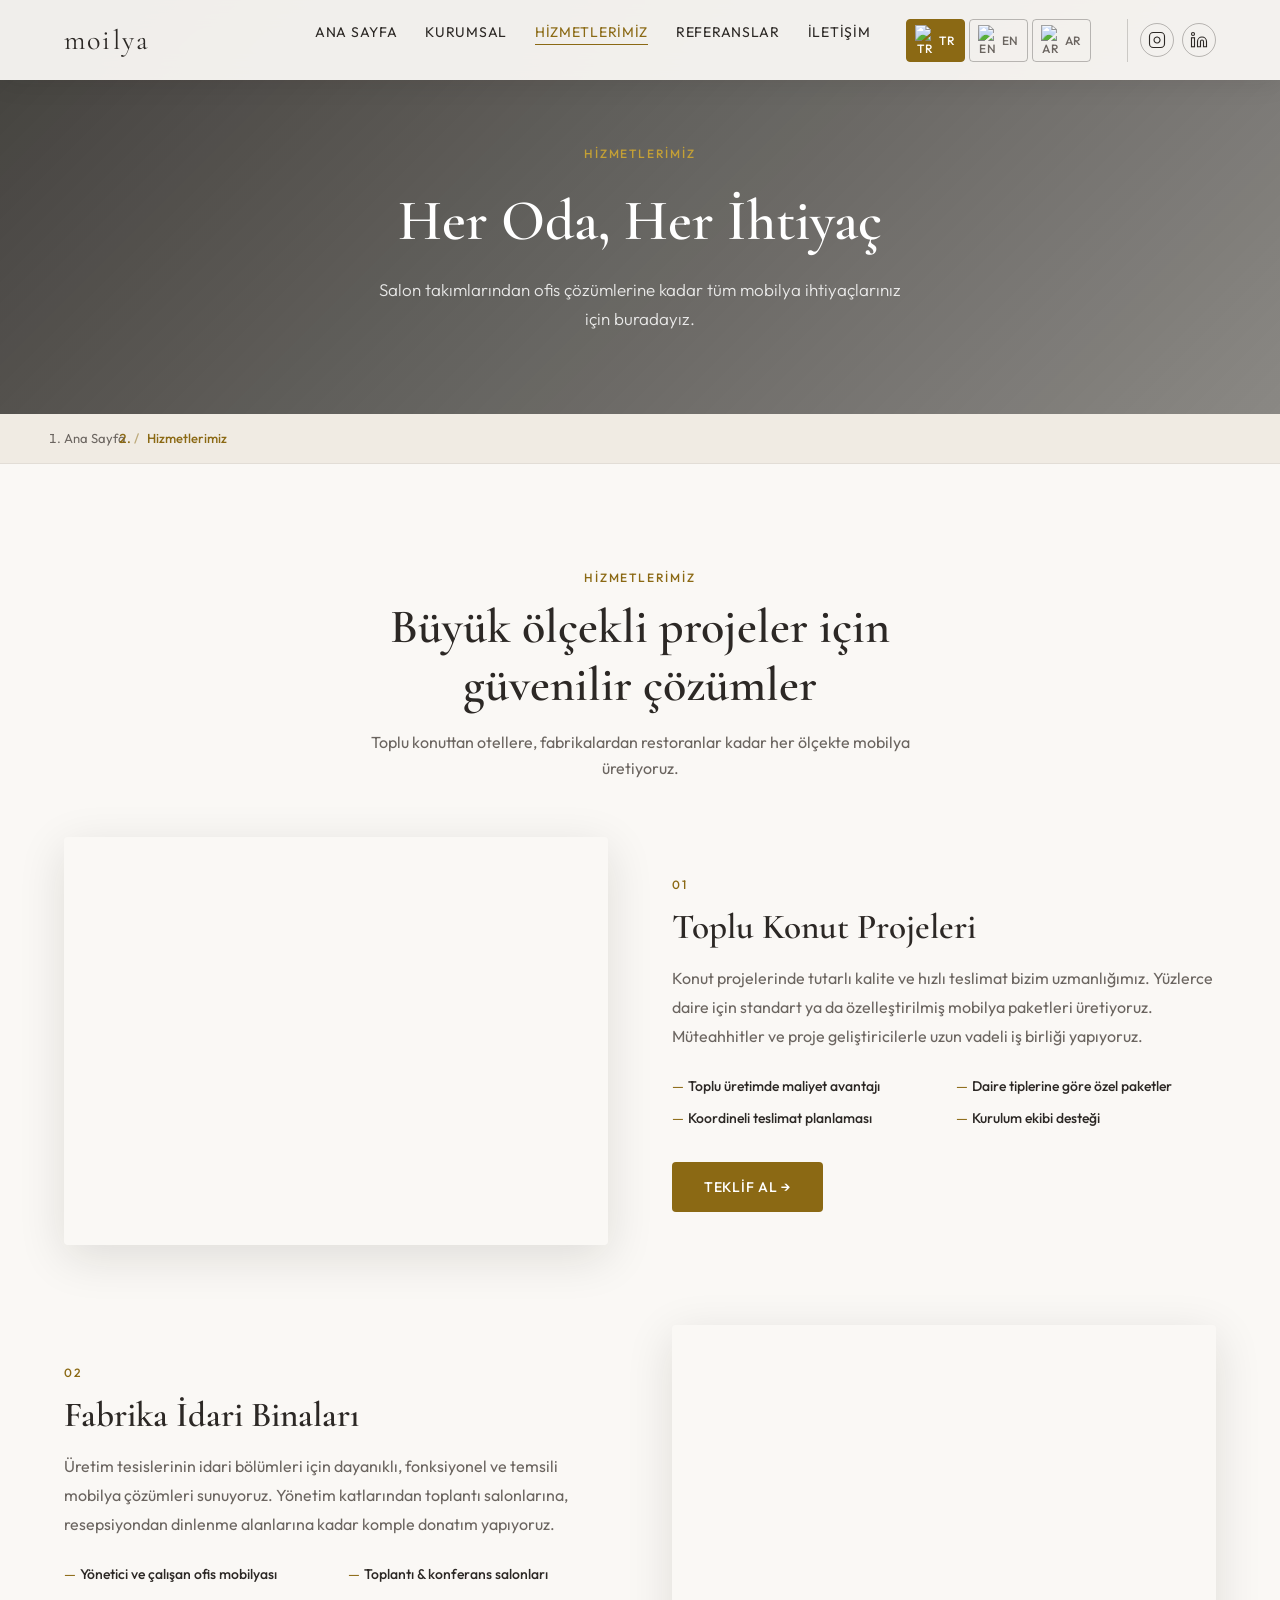
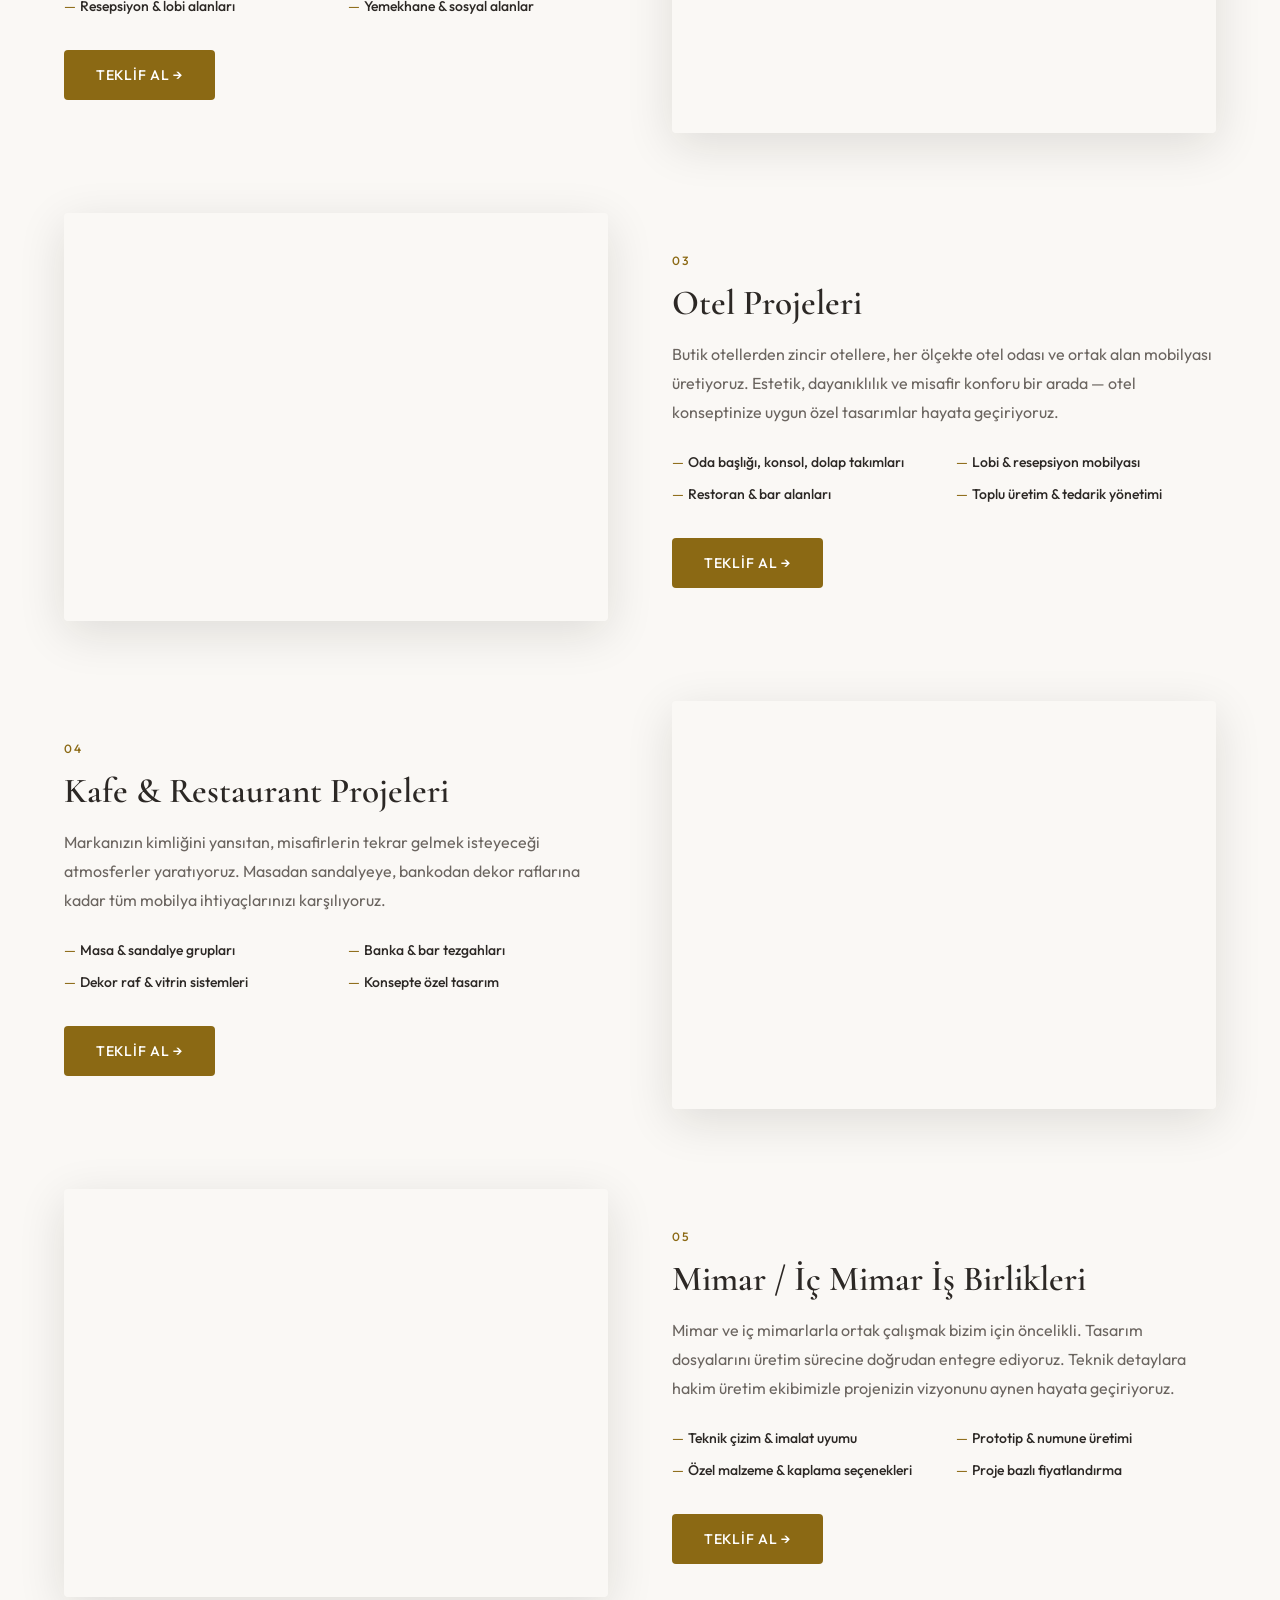
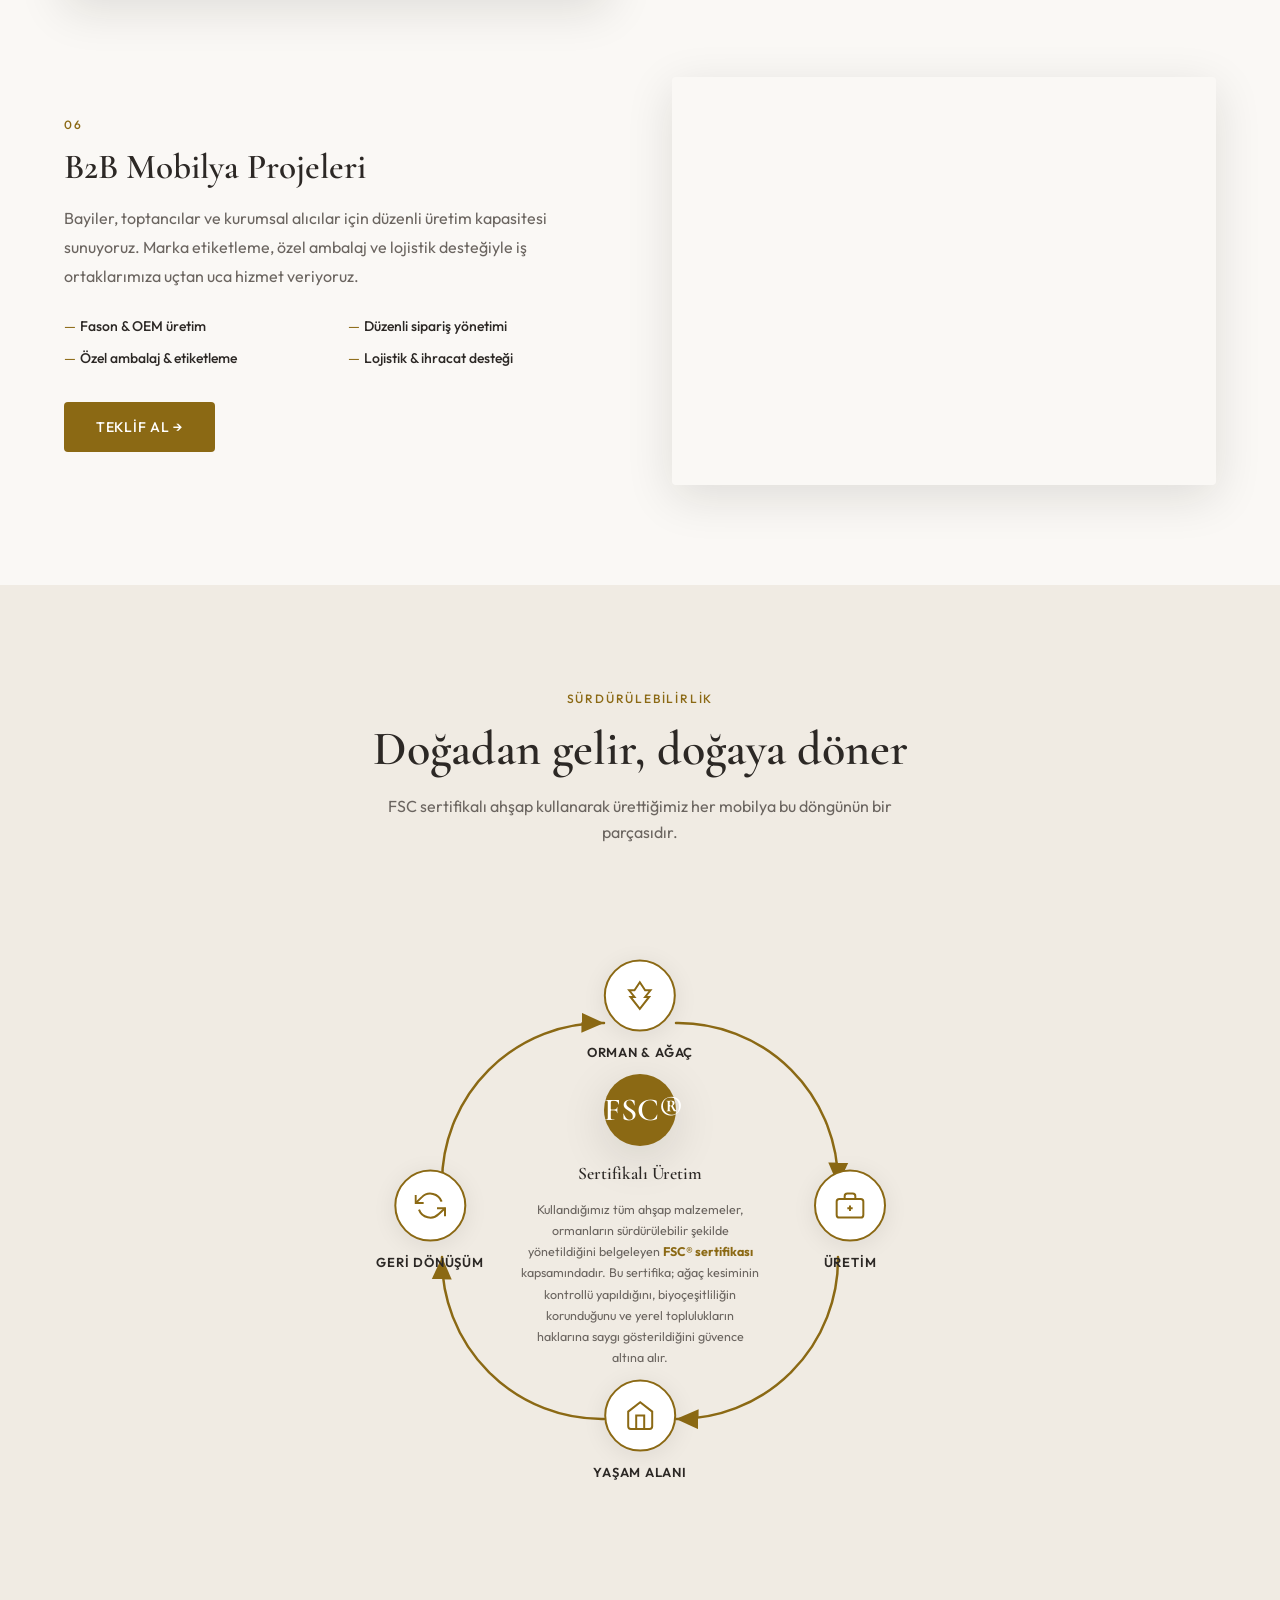
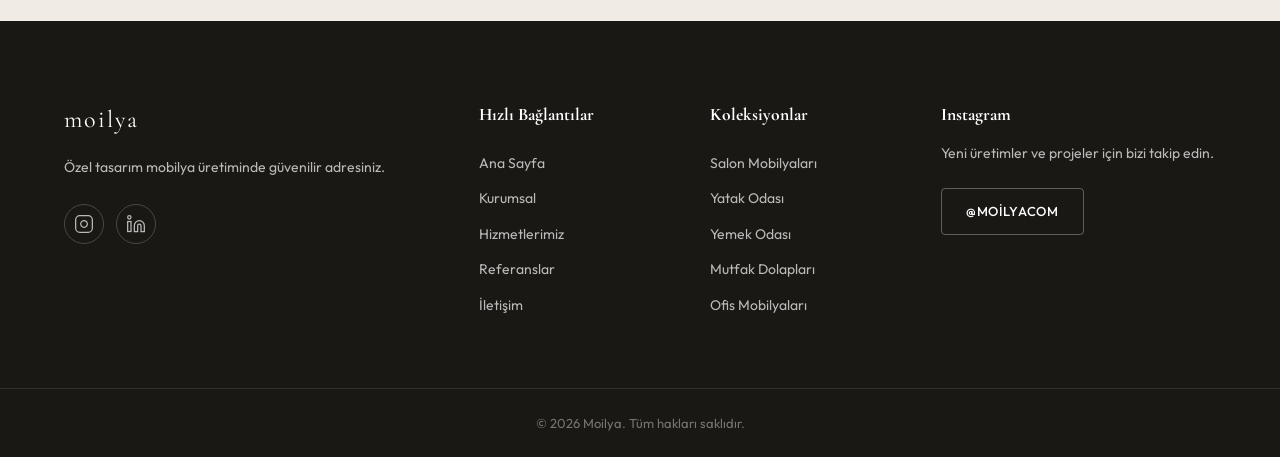
==== hizmetlerimiz.html @ 4c835725 "ilk yükleme" ====
<!DOCTYPE html>
<html lang="tr">
<head>
  <meta charset="UTF-8">
  <meta name="viewport" content="width=device-width, initial-scale=1.0">
  <meta name="description" content="Moilya Hizmetlerimiz - Salon, yatak odası, mutfak, yemek odası ve ofis mobilyaları.">
  <title>Hizmetlerimiz | Moilya</title>
  <link rel="icon" href="assets/logo.png" type="image/png">
  <link rel="preconnect" href="https://fonts.googleapis.com">
  <link rel="preconnect" href="https://fonts.gstatic.com" crossorigin>
  <link href="https://fonts.googleapis.com/css2?family=Cormorant+Garamond:ital,wght@0,400;0,600;1,400&family=Outfit:wght@300;400;500;600&display=swap" rel="stylesheet">
  <link rel="stylesheet" href="styles.css">
</head>
<body>

  <header class="header scrolled" id="header">
    <nav class="nav container">
      <a href="index.html" class="logo">
        <span class="logo-text">moilya</span>
      </a>
      <button class="nav-toggle" id="navToggle" aria-label="Menüyü aç">
        <span></span><span></span><span></span>
      </button>
      <ul class="nav-links" id="navLinks">
        <li><a href="index.html" data-i18n="nav-home">Ana Sayfa</a></li>
        <li><a href="kurumsal.html" data-i18n="nav-corporate">Kurumsal</a></li>
        <li><a href="hizmetlerimiz.html" data-i18n="nav-services" class="nav-active">Hizmetlerimiz</a></li>
        <li><a href="referanslar.html" data-i18n="nav-references">Referanslar</a></li>
        <li><a href="iletisim.html" data-i18n="nav-contact">İletişim</a></li>
        <li class="nav-lang">
          <button class="lang-btn active" id="langTR" onclick="setLang('tr')">
            <img src="https://flagcdn.com/w20/tr.png" alt="TR" width="20"> TR
          </button>
          <button class="lang-btn" id="langEN" onclick="setLang('en')">
            <img src="https://flagcdn.com/w20/us.png" alt="EN" width="20"> EN
          </button>
          <button class="lang-btn" id="langAR" onclick="setLang('ar')">
            <img src="https://flagcdn.com/w20/sa.png" alt="AR" width="20"> AR
          </button>
        </li>
        <li class="nav-social">
          <a href="https://www.instagram.com/moilyacom/" target="_blank" rel="noopener" aria-label="Instagram" class="nav-social-link">
            <svg width="18" height="18" viewBox="0 0 24 24" fill="none" stroke="currentColor" stroke-width="1.5"><rect x="2" y="2" width="20" height="20" rx="5"/><path d="M16 11.37A4 4 0 1112.63 8 4 4 0 0116 11.37z"/><line x1="17.5" y1="6.5" x2="17.51" y2="6.5"/></svg>
          </a>
          <a href="https://www.linkedin.com/company/moilya" target="_blank" rel="noopener" aria-label="LinkedIn" class="nav-social-link">
            <svg width="18" height="18" viewBox="0 0 24 24" fill="none" stroke="currentColor" stroke-width="1.5"><path d="M16 8a6 6 0 016 6v7h-4v-7a2 2 0 00-2-2 2 2 0 00-2 2v7h-4v-7a6 6 0 016-6z"/><rect x="2" y="9" width="4" height="12"/><circle cx="4" cy="4" r="2"/></svg>
          </a>
        </li>
      </ul>
    </nav>
  </header>

  <section class="page-hero">
    <div class="page-hero-bg" style="background-image: linear-gradient(135deg,rgba(26,24,20,.82) 0%,rgba(26,24,20,.5) 100%), url('https://images.unsplash.com/photo-1555041469-a586c61ea9bc?w=1920&q=80');"></div>
    <div class="page-hero-content container">
      <span class="section-tag" data-i18n="nav-services">Hizmetlerimiz</span>
      <h1 data-i18n="svc-hero-title">Her Oda, Her İhtiyaç</h1>
      <p data-i18n="svc-hero-desc">Salon takımlarından ofis çözümlerine kadar tüm mobilya ihtiyaçlarınız için buradayız.</p>
    </div>
  </section>

  <nav class="breadcrumb" aria-label="breadcrumb">
    <div class="container">
      <ol>
        <li><a href="index.html" data-i18n="nav-home">Ana Sayfa</a></li>
        <li data-i18n="nav-services">Hizmetlerimiz</li>
      </ol>
    </div>
  </nav>

  <!-- Services Grid -->
  <section class="section">
    <div class="container">
      <div class="section-header section-header-center">
        <span class="section-tag">Hizmetlerimiz</span>
        <h2 class="section-title">Büyük ölçekli projeler için<br>güvenilir çözümler</h2>
        <p class="section-desc">Toplu konuttan otellere, fabrikalardan restoranlar kadar her ölçekte mobilya üretiyoruz.</p>
      </div>
      <div class="services-list">

        <div class="service-item fade-in">
          <div class="service-img" style="background-image:url('https://images.unsplash.com/photo-1545324418-cc1a3fa10c00?w=900&q=80')"></div>
          <div class="service-body">
            <span class="section-tag">01</span>
            <h3>Toplu Konut Projeleri</h3>
            <p>Konut projelerinde tutarlı kalite ve hızlı teslimat bizim uzmanlığımız. Yüzlerce daire için standart ya da özelleştirilmiş mobilya paketleri üretiyoruz. Müteahhitler ve proje geliştiricilerle uzun vadeli iş birliği yapıyoruz.</p>
            <ul class="service-features">
              <li>Toplu üretimde maliyet avantajı</li>
              <li>Daire tiplerine göre özel paketler</li>
              <li>Koordineli teslimat planlaması</li>
              <li>Kurulum ekibi desteği</li>
            </ul>
            <a href="iletisim.html" class="btn btn-primary">Teklif Al →</a>
          </div>
        </div>

        <div class="service-item service-item-reverse fade-in">
          <div class="service-img" style="background-image:url('https://images.unsplash.com/photo-1497366754035-f200968a6e72?w=900&q=80')"></div>
          <div class="service-body">
            <span class="section-tag">02</span>
            <h3>Fabrika İdari Binaları</h3>
            <p>Üretim tesislerinin idari bölümleri için dayanıklı, fonksiyonel ve temsili mobilya çözümleri sunuyoruz. Yönetim katlarından toplantı salonlarına, resepsiyondan dinlenme alanlarına kadar komple donatım yapıyoruz.</p>
            <ul class="service-features">
              <li>Yönetici ve çalışan ofis mobilyası</li>
              <li>Toplantı &amp; konferans salonları</li>
              <li>Resepsiyon &amp; lobi alanları</li>
              <li>Yemekhane &amp; sosyal alanlar</li>
            </ul>
            <a href="iletisim.html" class="btn btn-primary">Teklif Al →</a>
          </div>
        </div>

        <div class="service-item fade-in">
          <div class="service-img" style="background-image:url('https://images.unsplash.com/photo-1631049307264-da0ec9d70304?w=900&q=80')"></div>
          <div class="service-body">
            <span class="section-tag">03</span>
            <h3>Otel Projeleri</h3>
            <p>Butik otellerden zincir otellere, her ölçekte otel odası ve ortak alan mobilyası üretiyoruz. Estetik, dayanıklılık ve misafir konforu bir arada — otel konseptinize uygun özel tasarımlar hayata geçiriyoruz.</p>
            <ul class="service-features">
              <li>Oda başlığı, konsol, dolap takımları</li>
              <li>Lobi &amp; resepsiyon mobilyası</li>
              <li>Restoran &amp; bar alanları</li>
              <li>Toplu üretim &amp; tedarik yönetimi</li>
            </ul>
            <a href="iletisim.html" class="btn btn-primary">Teklif Al →</a>
          </div>
        </div>

        <div class="service-item service-item-reverse fade-in">
          <div class="service-img" style="background-image:url('https://images.unsplash.com/photo-1554118811-1e0d58224f24?w=900&q=80')"></div>
          <div class="service-body">
            <span class="section-tag">04</span>
            <h3>Kafe &amp; Restaurant Projeleri</h3>
            <p>Markanızın kimliğini yansıtan, misafirlerin tekrar gelmek isteyeceği atmosferler yaratıyoruz. Masadan sandalyeye, bankodan dekor raflarına kadar tüm mobilya ihtiyaçlarınızı karşılıyoruz.</p>
            <ul class="service-features">
              <li>Masa &amp; sandalye grupları</li>
              <li>Banka &amp; bar tezgahları</li>
              <li>Dekor raf &amp; vitrin sistemleri</li>
              <li>Konsepte özel tasarım</li>
            </ul>
            <a href="iletisim.html" class="btn btn-primary">Teklif Al →</a>
          </div>
        </div>

        <div class="service-item fade-in">
          <div class="service-img" style="background-image:url('https://images.unsplash.com/photo-1524758631624-e2822e304c36?w=900&q=80')"></div>
          <div class="service-body">
            <span class="section-tag">05</span>
            <h3>Mimar / İç Mimar İş Birlikleri</h3>
            <p>Mimar ve iç mimarlarla ortak çalışmak bizim için öncelikli. Tasarım dosyalarını üretim sürecine doğrudan entegre ediyoruz. Teknik detaylara hakim üretim ekibimizle projenizin vizyonunu aynen hayata geçiriyoruz.</p>
            <ul class="service-features">
              <li>Teknik çizim &amp; imalat uyumu</li>
              <li>Prototip &amp; numune üretimi</li>
              <li>Özel malzeme &amp; kaplama seçenekleri</li>
              <li>Proje bazlı fiyatlandırma</li>
            </ul>
            <a href="iletisim.html" class="btn btn-primary">Teklif Al →</a>
          </div>
        </div>

        <div class="service-item service-item-reverse fade-in">
          <div class="service-img" style="background-image:url('https://images.unsplash.com/photo-1553062407-98eeb64c6a62?w=900&q=80')"></div>
          <div class="service-body">
            <span class="section-tag">06</span>
            <h3>B2B Mobilya Projeleri</h3>
            <p>Bayiler, toptancılar ve kurumsal alıcılar için düzenli üretim kapasitesi sunuyoruz. Marka etiketleme, özel ambalaj ve lojistik desteğiyle iş ortaklarımıza uçtan uca hizmet veriyoruz.</p>
            <ul class="service-features">
              <li>Fason &amp; OEM üretim</li>
              <li>Düzenli sipariş yönetimi</li>
              <li>Özel ambalaj &amp; etiketleme</li>
              <li>Lojistik &amp; ihracat desteği</li>
            </ul>
            <a href="iletisim.html" class="btn btn-primary">Teklif Al →</a>
          </div>
        </div>

      </div>
    </div>
  </section>

  <!-- FSC Cycle -->
  <section class="section fsc-section">
    <div class="container">
      <div class="section-header section-header-center">
        <span class="section-tag">Sürdürülebilirlik</span>
        <h2 class="section-title">Doğadan gelir, doğaya döner</h2>
        <p class="section-desc">FSC sertifikalı ahşap kullanarak ürettiğimiz her mobilya bu döngünün bir parçasıdır.</p>
      </div>

      <div class="fsc-cycle-wrapper">
        <!-- Döngü -->
        <div class="fsc-cycle">
          <!-- Daire yaylar -->
          <svg class="fsc-ring" viewBox="0 0 560 560" fill="none" xmlns="http://www.w3.org/2000/svg">
            <defs>
              <marker id="arrow" markerWidth="10" markerHeight="10" refX="9" refY="5" orient="auto">
                <path d="M0,1 L9,5 L0,9 Z" fill="#8b6914"/>
              </marker>
            </defs>
            <!-- R=160, merkez=280,280. İkon merkezleri: Üst(280,70) Sağ(490,280) Alt(280,490) Sol(70,280) -->
            <!-- İkon yarıçapı=36. Oklar ikonun dışından çıkıp diğerinin dışına girer. -->
            <!-- Üst→Sağ: 280,70'den başla (sağ kenar: +36) → 490,280 (üst kenar: -36) -->
            <path d="M 316,82 A 160 160 0 0 1 478,244" stroke="#8b6914" stroke-width="2.5" fill="none" stroke-linecap="round" marker-end="url(#arrow)"/>
            <!-- Sağ→Alt: 490,280 (alt kenar: +36) → 280,490 (sağ kenar: +36) -->
            <path d="M 478,316 A 160 160 0 0 1 316,478" stroke="#8b6914" stroke-width="2.5" fill="none" stroke-linecap="round" marker-end="url(#arrow)"/>
            <!-- Alt→Sol: 280,490 (sol kenar: -36) → 70,280 (alt kenar: +36) -->
            <path d="M 244,478 A 160 160 0 0 1 82,316" stroke="#8b6914" stroke-width="2.5" fill="none" stroke-linecap="round" marker-end="url(#arrow)"/>
            <!-- Sol→Üst: 70,280 (üst kenar: -36) → 280,70 (sol kenar: -36) -->
            <path d="M 82,244 A 160 160 0 0 1 244,82" stroke="#8b6914" stroke-width="2.5" fill="none" stroke-linecap="round" marker-end="url(#arrow)"/>
          </svg>

          <!-- 4 düğüm -->
          <!-- Üst: Orman -->
          <div class="fsc-node fsc-node-top">
            <div class="fsc-icon">
              <svg width="32" height="32" viewBox="0 0 24 24" fill="none" stroke="currentColor" stroke-width="1.5">
                <path d="M12 2L8 8H4l4 5H5l7 9 7-9h-3l4-5h-4L12 2z"/>
              </svg>
            </div>
            <span class="fsc-label">Orman &amp; Ağaç</span>
          </div>

          <!-- Sağ: Üretim -->
          <div class="fsc-node fsc-node-right">
            <div class="fsc-icon">
              <svg width="32" height="32" viewBox="0 0 24 24" fill="none" stroke="currentColor" stroke-width="1.5">
                <rect x="2" y="7" width="20" height="14" rx="2"/>
                <path d="M16 7V5a2 2 0 00-2-2h-4a2 2 0 00-2 2v2"/>
                <line x1="12" y1="12" x2="12" y2="16"/>
                <line x1="10" y1="14" x2="14" y2="14"/>
              </svg>
            </div>
            <span class="fsc-label">Üretim</span>
          </div>

          <!-- Alt: Ev / Kullanım -->
          <div class="fsc-node fsc-node-bottom">
            <div class="fsc-icon">
              <svg width="32" height="32" viewBox="0 0 24 24" fill="none" stroke="currentColor" stroke-width="1.5">
                <path d="M3 9l9-7 9 7v11a2 2 0 01-2 2H5a2 2 0 01-2-2z"/>
                <polyline points="9 22 9 12 15 12 15 22"/>
              </svg>
            </div>
            <span class="fsc-label">Yaşam Alanı</span>
          </div>

          <!-- Sol: Geri Dönüşüm -->
          <div class="fsc-node fsc-node-left">
            <div class="fsc-icon">
              <svg width="32" height="32" viewBox="0 0 24 24" fill="none" stroke="currentColor" stroke-width="1.5">
                <polyline points="1 4 1 10 7 10"/>
                <polyline points="23 20 23 14 17 14"/>
                <path d="M20.49 9A9 9 0 005.64 5.64L1 10M23 14l-4.64 4.36A9 9 0 013.51 15"/>
              </svg>
            </div>
            <span class="fsc-label">Geri Dönüşüm</span>
          </div>

          <!-- Merkez FSC -->
          <div class="fsc-center">
            <div class="fsc-badge">FSC®</div>
            <p class="fsc-cert-title">Sertifikalı Üretim</p>
            <p class="fsc-cert-text">Kullandığımız tüm ahşap malzemeler, ormanların sürdürülebilir şekilde yönetildiğini belgeleyen <strong>FSC® sertifikası</strong> kapsamındadır. Bu sertifika; ağaç kesiminin kontrollü yapıldığını, biyoçeşitliliğin korunduğunu ve yerel toplulukların haklarına saygı gösterildiğini güvence altına alır.</p>
          </div>
        </div>
      </div>
    </div>
  </section>

  <footer class="footer">
    <div class="container footer-grid">
      <div class="footer-brand">
        <a href="index.html" class="logo"><span class="logo-text">moilya</span></a>
        <p data-i18n="footer-desc">Özel tasarım mobilya üretiminde güvenilir adresiniz.</p>
        <div class="social-links">
          <a href="https://www.instagram.com/moilyacom/" target="_blank" rel="noopener" aria-label="Instagram">
            <svg width="20" height="20" viewBox="0 0 24 24" fill="none" stroke="currentColor" stroke-width="1.5"><rect x="2" y="2" width="20" height="20" rx="5"/><path d="M16 11.37A4 4 0 1112.63 8 4 4 0 0116 11.37z"/><line x1="17.5" y1="6.5" x2="17.51" y2="6.5"/></svg>
          </a>
          <a href="https://www.linkedin.com/company/moilya" target="_blank" rel="noopener" aria-label="LinkedIn">
            <svg width="20" height="20" viewBox="0 0 24 24" fill="none" stroke="currentColor" stroke-width="1.5"><path d="M16 8a6 6 0 016 6v7h-4v-7a2 2 0 00-2-2 2 2 0 00-2 2v7h-4v-7a6 6 0 016-6z"/><rect x="2" y="9" width="4" height="12"/><circle cx="4" cy="4" r="2"/></svg>
          </a>
        </div>
      </div>
      <div class="footer-links">
        <h4 data-i18n="footer-links-title">Hızlı Bağlantılar</h4>
        <ul>
          <li><a href="index.html" data-i18n="nav-home">Ana Sayfa</a></li>
          <li><a href="kurumsal.html" data-i18n="nav-corporate">Kurumsal</a></li>
          <li><a href="hizmetlerimiz.html" data-i18n="nav-services">Hizmetlerimiz</a></li>
          <li><a href="referanslar.html" data-i18n="nav-references">Referanslar</a></li>
          <li><a href="iletisim.html" data-i18n="nav-contact">İletişim</a></li>
        </ul>
      </div>
      <div class="footer-links">
        <h4 data-i18n="footer-col-title">Koleksiyonlar</h4>
        <ul>
          <li><a href="#" data-i18n="col-salon-t">Salon Mobilyaları</a></li>
          <li><a href="#" data-i18n="col-yatak-t">Yatak Odası</a></li>
          <li><a href="#" data-i18n="col-yemek-t">Yemek Odası</a></li>
          <li><a href="#" data-i18n="col-mutfak-t">Mutfak Dolapları</a></li>
          <li><a href="#" data-i18n="col-ofis-t">Ofis Mobilyaları</a></li>
        </ul>
      </div>
      <div class="footer-newsletter">
        <h4 data-i18n="footer-ig-title">Instagram</h4>
        <p data-i18n="footer-ig-p">Yeni üretimler ve projeler için bizi takip edin.</p>
        <a href="https://www.instagram.com/moilyacom/" target="_blank" rel="noopener" class="btn btn-outline btn-instagram-footer">@moilyacom</a>
      </div>
    </div>
    <div class="footer-bottom">
      <div class="container">
        <p data-i18n="footer-copy">&copy; 2026 Moilya. Tüm hakları saklıdır.</p>
      </div>
    </div>
  </footer>

  <script src="script.js"></script>
  <script>
    document.getElementById('header').classList.add('scrolled');
    const toggle = document.getElementById('navToggle');
    const links = document.getElementById('navLinks');
    toggle.addEventListener('click', () => links.classList.toggle('open'));
    links.querySelectorAll('a').forEach(a => a.addEventListener('click', () => links.classList.remove('open')));
    document.querySelectorAll('.fade-in').forEach(el => {
      new IntersectionObserver(([e]) => { if(e.isIntersecting) el.classList.add('visible'); }, {threshold:0.15}).observe(el);
    });
  </script>
</body>
</html>
---- styles.css ----
/* ===== Variables ===== */
:root {
  --color-bg: #faf8f5;
  --color-bg-dark: #1a1814;
  --color-text: #2c2825;
  --color-text-light: #6b6560;
  --color-accent: #8b6914;
  --color-accent-light: #c4a035;
  --color-cream: #f0ebe3;
  --color-white: #ffffff;
  --font-display: 'Cormorant Garamond', Georgia, serif;
  --font-body: 'Outfit', -apple-system, sans-serif;
  --transition: 0.3s cubic-bezier(0.4, 0, 0.2, 1);
  --shadow: 0 4px 24px rgba(26, 24, 20, 0.08);
  --shadow-lg: 0 12px 48px rgba(26, 24, 20, 0.12);
  --radius: 4px;
  --header-height: 80px;
}

/* ===== Reset ===== */
*, *::before, *::after {
  box-sizing: border-box;
  margin: 0;
  padding: 0;
}

html {
  scroll-behavior: smooth;
  scroll-padding-top: var(--header-height);
}

body {
  font-family: var(--font-body);
  font-size: 16px;
  line-height: 1.6;
  color: var(--color-text);
  background: var(--color-bg);
  overflow-x: hidden;
}

img {
  max-width: 100%;
  display: block;
}

a {
  color: inherit;
  text-decoration: none;
}

ul {
  list-style: none;
}

button, input, select, textarea {
  font-family: inherit;
  font-size: inherit;
}

.container {
  width: 100%;
  max-width: 1200px;
  margin: 0 auto;
  padding: 0 24px;
}

.section {
  padding: 100px 0;
}

.section-tag {
  display: inline-block;
  font-size: 12px;
  font-weight: 500;
  letter-spacing: 0.15em;
  text-transform: uppercase;
  color: var(--color-accent);
  margin-bottom: 12px;
}

.section-title {
  font-family: var(--font-display);
  font-size: clamp(2rem, 4vw, 3rem);
  font-weight: 600;
  line-height: 1.2;
  color: var(--color-text);
  margin-bottom: 16px;
}

.section-desc {
  color: var(--color-text-light);
  max-width: 540px;
}

.section-header {
  margin-bottom: 56px;
}

.section-header-center {
  text-align: center;
}

.section-header-center .section-desc {
  margin: 0 auto;
}

/* ===== Buttons ===== */
.btn {
  display: inline-flex;
  align-items: center;
  justify-content: center;
  padding: 14px 32px;
  font-size: 14px;
  font-weight: 500;
  letter-spacing: 0.05em;
  text-transform: uppercase;
  border: none;
  border-radius: var(--radius);
  cursor: pointer;
  transition: var(--transition);
}

.btn-primary {
  background: var(--color-accent);
  color: var(--color-white);
}

.btn-primary:hover {
  background: var(--color-accent-light);
  transform: translateY(-2px);
  box-shadow: var(--shadow);
}

.btn-outline {
  background: transparent;
  color: var(--color-white);
  border: 1px solid rgba(255, 255, 255, 0.5);
}

.btn-outline:hover {
  background: var(--color-white);
  color: var(--color-text);
  border-color: var(--color-white);
}

.btn-full {
  width: 100%;
}

/* ===== Header ===== */
.header {
  position: fixed;
  top: 0;
  left: 0;
  right: 0;
  z-index: 1000;
  height: var(--header-height);
  transition: var(--transition);
}

.header.scrolled {
  background: rgba(250, 248, 245, 0.95);
  backdrop-filter: blur(12px);
  box-shadow: var(--shadow);
}

.header.scrolled .logo,
.header.scrolled .nav-links a {
  color: var(--color-text);
}

.header.scrolled .nav-toggle span {
  background: var(--color-text);
}

.nav {
  display: flex;
  align-items: center;
  justify-content: space-between;
  height: 100%;
}

.logo {
  display: flex;
  align-items: center;
  transition: var(--transition);
}

.logo-img {
  display: none;
}

.logo-text {
  font-family: var(--font-display);
  font-size: 28px;
  font-weight: 400;
  letter-spacing: 0.08em;
  color: var(--color-white);
  transition: var(--transition);
}

.header.scrolled .logo-text {
  color: var(--color-text);
}

.footer .logo-text {
  color: var(--color-white);
  font-size: 24px;
}

.nav-links {
  display: flex;
  gap: 28px;
}

.nav-links a {
  font-size: 14px;
  font-weight: 400;
  letter-spacing: 0.05em;
  text-transform: uppercase;
  color: rgba(255, 255, 255, 0.9);
  transition: var(--transition);
  position: relative;
}

.nav-links a::after {
  content: '';
  position: absolute;
  bottom: -4px;
  left: 0;
  width: 0;
  height: 1px;
  background: var(--color-accent-light);
  transition: var(--transition);
}

.nav-links a:hover::after {
  width: 100%;
}

.nav-toggle {
  display: none;
  flex-direction: column;
  gap: 6px;
  background: none;
  border: none;
  cursor: pointer;
  padding: 4px;
}

.nav-toggle span {
  display: block;
  width: 24px;
  height: 2px;
  background: var(--color-white);
  transition: var(--transition);
}

/* ===== Hero ===== */
.hero {
  position: relative;
  min-height: 100vh;
  display: flex;
  align-items: center;
  justify-content: center;
}

.hero-bg {
  position: absolute;
  inset: 0;
  background:
    linear-gradient(135deg, rgba(26,24,20,0.65) 0%, rgba(26,24,20,0.35) 100%),
    url('https://images.unsplash.com/photo-1448375240586-882707db888b?w=1920&q=80') center/cover no-repeat;
}

.hero-overlay {
  position: absolute;
  inset: 0;
  background: linear-gradient(to top, rgba(26, 24, 20, 0.6) 0%, transparent 50%);
}

.hero-content {
  position: relative;
  z-index: 2;
  text-align: center;
  color: var(--color-white);
  padding: 120px 24px 80px;
}

.hero-tag {
  font-size: 13px;
  font-weight: 500;
  letter-spacing: 0.2em;
  text-transform: uppercase;
  color: var(--color-accent-light);
  margin-bottom: 20px;
}

.hero-title {
  font-family: var(--font-display);
  font-size: clamp(2.5rem, 6vw, 4.5rem);
  font-weight: 600;
  line-height: 1.15;
  margin-bottom: 24px;
}

.hero-title em {
  font-style: italic;
  color: var(--color-accent-light);
}

.hero-desc {
  font-size: 18px;
  font-weight: 300;
  max-width: 560px;
  margin: 0 auto 40px;
  opacity: 0.9;
  line-height: 1.7;
}

.hero-actions {
  display: flex;
  gap: 16px;
  justify-content: center;
  flex-wrap: wrap;
}

.hero-scroll {
  position: absolute;
  bottom: 40px;
  left: 50%;
  transform: translateX(-50%);
  display: flex;
  flex-direction: column;
  align-items: center;
  gap: 12px;
  color: rgba(255, 255, 255, 0.6);
  font-size: 11px;
  letter-spacing: 0.15em;
  text-transform: uppercase;
}

.scroll-line {
  width: 1px;
  height: 48px;
  background: linear-gradient(to bottom, rgba(255,255,255,0.6), transparent);
  animation: scrollPulse 2s ease-in-out infinite;
}

@keyframes scrollPulse {
  0%, 100% { opacity: 0.3; transform: scaleY(0.8); }
  50% { opacity: 1; transform: scaleY(1); }
}

/* ===== Stats ===== */
.stats {
  background: var(--color-bg-dark);
  padding: 60px 0;
}

.stats-grid {
  display: grid;
  grid-template-columns: repeat(4, 1fr);
  gap: 32px;
  text-align: center;
}

.stat-number {
  display: block;
  font-family: var(--font-display);
  font-size: 3rem;
  font-weight: 600;
  color: var(--color-accent-light);
  line-height: 1;
  margin-bottom: 8px;
}

.stat-number::after {
  content: '+';
  font-size: 1.5rem;
  margin-left: 2px;
}

.stat-no-plus .stat-number::after {
  content: '';
}

.stat-label {
  font-size: 13px;
  letter-spacing: 0.1em;
  text-transform: uppercase;
  color: rgba(255, 255, 255, 0.6);
}

/* ===== About ===== */
.about-grid {
  display: grid;
  grid-template-columns: 1fr 1fr;
  gap: 80px;
  align-items: center;
}

.about-images {
  position: relative;
  height: 520px;
}

.about-img {
  position: absolute;
  border-radius: var(--radius);
  background-size: cover;
  background-position: center;
  box-shadow: var(--shadow-lg);
}

.about-img-1 {
  top: 0;
  left: 0;
  width: 70%;
  height: 75%;
  background-image: url('https://images.unsplash.com/photo-1555041469-a586c61ea9bc?w=800&q=80');
  z-index: 2;
}

.about-img-2 {
  bottom: 0;
  right: 0;
  width: 55%;
  height: 50%;
  background-image: url('https://images.unsplash.com/photo-1618221195710-dd6b41faaea6?w=600&q=80');
  z-index: 1;
}

.about-text {
  color: var(--color-text-light);
  margin-bottom: 16px;
  line-height: 1.8;
}

.about-features {
  margin-top: 32px;
  display: grid;
  grid-template-columns: 1fr 1fr;
  gap: 16px;
}

.about-features li {
  display: flex;
  align-items: center;
  gap: 10px;
  font-size: 14px;
  font-weight: 500;
}

.about-features svg {
  color: var(--color-accent);
  flex-shrink: 0;
}

/* ===== Collections ===== */
.collections {
  background: var(--color-cream);
}

.collections-grid {
  display: grid;
  grid-template-columns: repeat(3, 1fr);
  grid-template-rows: repeat(2, 280px);
  gap: 20px;
}

.collection-card {
  position: relative;
  border-radius: var(--radius);
  overflow: hidden;
  cursor: pointer;
}

.collection-card-large {
  grid-row: span 2;
}

.collection-img {
  position: absolute;
  inset: 0;
  background-size: cover;
  background-position: center;
  transition: transform 0.6s ease;
}

.collection-card:hover .collection-img {
  transform: scale(1.08);
}

.collection-salon { background-image: url('https://images.unsplash.com/photo-1615873968403-89dffe614e67?w=800&q=80'); }
.collection-yatak { background-image: url('https://images.unsplash.com/photo-1616594039964-ae9021a400a0?w=600&q=80'); }
.collection-yemek { background-image: url('https://images.unsplash.com/photo-1617806118773-123567a134a2?w=600&q=80'); }
.collection-mutfak { background-image: url('https://images.unsplash.com/photo-1556912173-46c336c7fd55?w=600&q=80'); }
.collection-ofis { background-image: url('https://images.unsplash.com/photo-1497366216548-37526070297c?w=600&q=80'); }

.collection-overlay {
  position: absolute;
  inset: 0;
  background: linear-gradient(to top, rgba(26, 24, 20, 0.85) 0%, rgba(26, 24, 20, 0.2) 50%, transparent 100%);
  display: flex;
  flex-direction: column;
  justify-content: flex-end;
  padding: 28px;
  color: var(--color-white);
  transition: var(--transition);
}

.collection-overlay h3 {
  font-family: var(--font-display);
  font-size: 1.5rem;
  font-weight: 600;
  margin-bottom: 6px;
}

.collection-overlay p {
  font-size: 13px;
  opacity: 0.8;
  margin-bottom: 12px;
}

.collection-link {
  font-size: 13px;
  font-weight: 500;
  letter-spacing: 0.05em;
  opacity: 0;
  transform: translateY(8px);
  transition: var(--transition);
}

.collection-card:hover .collection-link {
  opacity: 1;
  transform: translateY(0);
}

/* ===== Process ===== */
.process-steps {
  display: grid;
  grid-template-columns: repeat(4, 1fr);
  gap: 32px;
}

.process-number {
  font-family: var(--font-display);
  font-size: 3rem;
  font-weight: 600;
  color: var(--color-cream);
  -webkit-text-stroke: 1px var(--color-accent);
  margin-bottom: 20px;
  line-height: 1;
}

.process-step h3 {
  font-family: var(--font-display);
  font-size: 1.25rem;
  font-weight: 600;
  margin-bottom: 12px;
}

.process-step p {
  font-size: 14px;
  color: var(--color-text-light);
  line-height: 1.7;
}

/* ===== Gallery ===== */
.gallery-grid {
  display: grid;
  grid-template-columns: repeat(4, 1fr);
  grid-template-rows: repeat(2, 220px);
  gap: 12px;
}

.gallery-item {
  border-radius: var(--radius);
  background-size: cover;
  background-position: center;
  transition: var(--transition);
  cursor: pointer;
}

.gallery-item:hover {
  transform: scale(1.02);
  box-shadow: var(--shadow-lg);
}

.gallery-item-1 {
  grid-column: span 2;
  grid-row: span 2;
  background-image: url('https://images.unsplash.com/photo-1555041469-a586c61ea9bc?w=800&q=80');
}

.gallery-item-2 { background-image: url('https://images.unsplash.com/photo-1600566753190-17f0baa2a6c3?w=400&q=80'); }
.gallery-item-3 { background-image: url('https://images.unsplash.com/photo-1600585154340-be6161a56a0c?w=400&q=80'); }
.gallery-item-4 { background-image: url('https://images.unsplash.com/photo-1600607687939-ce8a6c25118c?w=400&q=80'); }
.gallery-item-5 { background-image: url('https://images.unsplash.com/photo-1600573472550-8090bfc73604?w=400&q=80'); }
.gallery-item-6 { background-image: url('https://images.unsplash.com/photo-1600047509807-ba8f64d4f421?w=400&q=80'); }

/* ===== Instagram ===== */
.instagram {
  background: var(--color-cream);
}

.instagram-grid {
  display: grid;
  grid-template-columns: repeat(3, 1fr);
  gap: 12px;
  margin-bottom: 40px;
}

.instagram-item {
  position: relative;
  aspect-ratio: 1;
  overflow: hidden;
  border-radius: var(--radius);
}

.instagram-item img {
  width: 100%;
  height: 100%;
  object-fit: cover;
  transition: transform 0.5s ease;
}

.instagram-item:hover img {
  transform: scale(1.08);
}

.instagram-placeholder {
  background: linear-gradient(135deg, #e8dfd3 0%, #d4c9b8 100%);
  display: flex;
  align-items: center;
  justify-content: center;
}

.instagram-placeholder-inner {
  display: flex;
  flex-direction: column;
  align-items: center;
  gap: 12px;
  color: var(--color-text-light);
  font-size: 13px;
  font-weight: 500;
  letter-spacing: 0.05em;
  text-transform: uppercase;
  transition: var(--transition);
}

.instagram-placeholder:hover .instagram-placeholder-inner {
  color: var(--color-accent);
}

.instagram-overlay {
  position: absolute;
  inset: 0;
  background: rgba(26, 24, 20, 0.45);
  display: flex;
  align-items: center;
  justify-content: center;
  color: var(--color-white);
  opacity: 0;
  transition: var(--transition);
}

.instagram-item:hover .instagram-overlay {
  opacity: 1;
}

.instagram-cta {
  text-align: center;
}

.instagram-cta .btn {
  gap: 10px;
}

/* ===== Features Bar ===== */
.features-bar {
  background: var(--color-white);
  border-top: 1px solid var(--color-cream);
  border-bottom: 1px solid var(--color-cream);
  padding: 40px 0;
}

.features-grid {
  display: grid;
  grid-template-columns: repeat(4, 1fr);
  gap: 32px;
}

.feature {
  display: flex;
  align-items: center;
  gap: 16px;
}

.feature svg {
  color: var(--color-accent);
  flex-shrink: 0;
}

.feature strong {
  display: block;
  font-size: 14px;
  font-weight: 600;
  margin-bottom: 2px;
}

.feature span {
  font-size: 13px;
  color: var(--color-text-light);
}

/* ===== WhatsApp Float ===== */
.whatsapp-float {
  position: fixed;
  bottom: 28px;
  right: 28px;
  z-index: 999;
  width: 58px;
  height: 58px;
  background: #25d366;
  color: var(--color-white);
  border-radius: 50%;
  display: flex;
  align-items: center;
  justify-content: center;
  box-shadow: 0 4px 20px rgba(37, 211, 102, 0.45);
  transition: var(--transition);
}

.whatsapp-float:hover {
  transform: scale(1.08);
  box-shadow: 0 6px 28px rgba(37, 211, 102, 0.55);
}

.btn-instagram-footer {
  display: inline-flex;
  margin-top: 8px;
  padding: 12px 24px;
  font-size: 13px;
}

.footer .btn-outline {
  color: var(--color-white);
  border-color: rgba(255, 255, 255, 0.3);
}

.footer .btn-outline:hover {
  background: var(--color-accent);
  border-color: var(--color-accent);
  color: var(--color-white);
}

.contact-details a {
  color: var(--color-text-light);
  transition: var(--transition);
}

.contact-details a:hover {
  color: var(--color-accent);
}

.contact-details span + span {
  display: block;
  margin-top: 4px;
}

/* ===== Testimonials ===== */
.testimonials {
  background: var(--color-bg-dark);
  color: var(--color-white);
}

.testimonials .section-tag {
  color: var(--color-accent-light);
}

.testimonials .section-title {
  color: var(--color-white);
}

.testimonials-slider {
  max-width: 720px;
  margin: 0 auto;
  text-align: center;
  position: relative;
  min-height: 180px;
}

.testimonial {
  position: absolute;
  inset: 0;
  opacity: 0;
  transition: opacity 0.5s ease;
  display: flex;
  flex-direction: column;
  justify-content: center;
}

.testimonial.active {
  opacity: 1;
  position: relative;
}

.testimonial blockquote {
  font-family: var(--font-display);
  font-size: clamp(1.25rem, 2.5vw, 1.75rem);
  font-style: italic;
  line-height: 1.6;
  margin-bottom: 24px;
  color: rgba(255, 255, 255, 0.9);
}

.testimonial cite {
  font-size: 14px;
  font-style: normal;
  color: var(--color-accent-light);
  letter-spacing: 0.05em;
}

.testimonial-dots {
  display: flex;
  justify-content: center;
  gap: 10px;
  margin-top: 40px;
}

.testimonial-dot {
  width: 8px;
  height: 8px;
  border-radius: 50%;
  background: rgba(255, 255, 255, 0.3);
  border: none;
  cursor: pointer;
  transition: var(--transition);
  padding: 0;
}

.testimonial-dot.active {
  background: var(--color-accent-light);
  transform: scale(1.2);
}

/* ===== Contact ===== */
.contact-grid {
  display: grid;
  grid-template-columns: 1fr 1fr;
  gap: 80px;
  align-items: start;
}

.contact-desc {
  color: var(--color-text-light);
  margin-bottom: 40px;
  line-height: 1.7;
}

.contact-details li {
  display: flex;
  gap: 16px;
  margin-bottom: 28px;
}

.contact-details svg {
  color: var(--color-accent);
  flex-shrink: 0;
  margin-top: 2px;
}

.contact-details strong {
  display: block;
  font-size: 13px;
  font-weight: 600;
  letter-spacing: 0.05em;
  text-transform: uppercase;
  margin-bottom: 4px;
}

.contact-details span {
  font-size: 15px;
  color: var(--color-text-light);
  line-height: 1.5;
}

.contact-form {
  background: var(--color-white);
  padding: 40px;
  border-radius: var(--radius);
  box-shadow: var(--shadow-lg);
}

.form-group {
  margin-bottom: 20px;
}

.form-group label {
  display: block;
  font-size: 13px;
  font-weight: 500;
  letter-spacing: 0.05em;
  text-transform: uppercase;
  margin-bottom: 8px;
  color: var(--color-text);
}

.form-group input,
.form-group select,
.form-group textarea {
  width: 100%;
  padding: 14px 16px;
  border: 1px solid var(--color-cream);
  border-radius: var(--radius);
  background: var(--color-bg);
  color: var(--color-text);
  transition: var(--transition);
}

.form-group input:focus,
.form-group select:focus,
.form-group textarea:focus {
  outline: none;
  border-color: var(--color-accent);
  box-shadow: 0 0 0 3px rgba(139, 105, 20, 0.1);
}

.form-group textarea {
  resize: vertical;
  min-height: 100px;
}

.form-row {
  display: grid;
  grid-template-columns: 1fr 1fr;
  gap: 16px;
}

.form-success {
  display: none;
  margin-top: 16px;
  padding: 12px;
  background: #e8f5e9;
  color: #2e7d32;
  border-radius: var(--radius);
  font-size: 14px;
  text-align: center;
}

.form-success.show {
  display: block;
}

/* ===== Footer ===== */
.footer {
  background: var(--color-bg-dark);
  color: rgba(255, 255, 255, 0.7);
  padding-top: 80px;
}

.footer-grid {
  display: grid;
  grid-template-columns: 2fr 1fr 1fr 1.5fr;
  gap: 48px;
  padding-bottom: 60px;
}

.footer-brand .logo {
  display: inline-block;
  margin-bottom: 16px;
}

.footer-brand p {
  font-size: 14px;
  line-height: 1.7;
  margin-bottom: 24px;
}

.social-links {
  display: flex;
  gap: 12px;
}

.social-links a {
  display: flex;
  align-items: center;
  justify-content: center;
  width: 40px;
  height: 40px;
  border: 1px solid rgba(255, 255, 255, 0.2);
  border-radius: 50%;
  transition: var(--transition);
}

.social-links a:hover {
  background: var(--color-accent);
  border-color: var(--color-accent);
  color: var(--color-white);
}

.footer-links h4 {
  font-family: var(--font-display);
  font-size: 1.1rem;
  color: var(--color-white);
  margin-bottom: 20px;
}

.footer-links li {
  margin-bottom: 10px;
}

.footer-links a {
  font-size: 14px;
  transition: var(--transition);
}

.footer-links a:hover {
  color: var(--color-accent-light);
}

.footer-newsletter h4 {
  font-family: var(--font-display);
  font-size: 1.1rem;
  color: var(--color-white);
  margin-bottom: 12px;
}

.footer-newsletter p {
  font-size: 14px;
  margin-bottom: 16px;
}

.newsletter-form {
  display: flex;
  gap: 0;
}

.newsletter-form input {
  flex: 1;
  padding: 12px 16px;
  border: 1px solid rgba(255, 255, 255, 0.2);
  border-right: none;
  border-radius: var(--radius) 0 0 var(--radius);
  background: rgba(255, 255, 255, 0.05);
  color: var(--color-white);
}

.newsletter-form input::placeholder {
  color: rgba(255, 255, 255, 0.4);
}

.newsletter-form button {
  padding: 12px 16px;
  background: var(--color-accent);
  border: none;
  border-radius: 0 var(--radius) var(--radius) 0;
  color: var(--color-white);
  cursor: pointer;
  transition: var(--transition);
}

.newsletter-form button:hover {
  background: var(--color-accent-light);
}

.footer-bottom {
  border-top: 1px solid rgba(255, 255, 255, 0.1);
  padding: 24px 0;
}

.footer-bottom p {
  font-size: 13px;
  text-align: center;
  color: rgba(255, 255, 255, 0.4);
}

/* ===== Animations ===== */
.fade-in {
  opacity: 0;
  transform: translateY(24px);
  transition: opacity 0.6s ease, transform 0.6s ease;
}

.fade-in.visible {
  opacity: 1;
  transform: translateY(0);
}

/* ===== Responsive ===== */
@media (max-width: 1024px) {
  .about-grid,
  .contact-grid {
    grid-template-columns: 1fr;
    gap: 48px;
  }

  .features-grid {
    grid-template-columns: 1fr 1fr;
  }

  .instagram-grid {
    grid-template-columns: repeat(2, 1fr);
  }

  .about-images {
    height: 400px;
  }

  .collections-grid {
    grid-template-columns: 1fr 1fr;
    grid-template-rows: auto;
  }

  .collection-card-large {
    grid-row: span 1;
  }

  .process-steps {
    grid-template-columns: 1fr 1fr;
  }

  .gallery-grid {
    grid-template-columns: 1fr 1fr;
    grid-template-rows: auto;
  }

  .gallery-item-1 {
    grid-column: span 2;
    grid-row: span 1;
    min-height: 280px;
  }

  .footer-grid {
    grid-template-columns: 1fr 1fr;
  }
}

@media (max-width: 768px) {
  .nav-toggle {
    display: flex;
  }

  .nav-links {
    position: fixed;
    top: 0;
    right: -100%;
    width: 280px;
    height: 100vh;
    background: var(--color-bg-dark);
    flex-direction: column;
    padding: 100px 40px 40px;
    gap: 24px;
    transition: right 0.4s ease;
  }

  .nav-links.open {
    right: 0;
  }

  .nav-links a {
    color: var(--color-white);
    font-size: 16px;
  }

  .stats-grid {
    grid-template-columns: 1fr 1fr;
  }

  .about-features {
    grid-template-columns: 1fr;
  }

  .collections-grid {
    grid-template-columns: 1fr;
  }

  .collection-card,
  .collection-card-large {
    min-height: 260px;
  }

  .process-steps {
    grid-template-columns: 1fr;
  }

  .gallery-grid {
    grid-template-columns: 1fr;
  }

  .gallery-item-1 {
    grid-column: span 1;
    min-height: 240px;
  }

  .gallery-item {
    min-height: 180px;
  }

  .form-row {
    grid-template-columns: 1fr;
  }

  .footer-grid {
    grid-template-columns: 1fr;
    gap: 32px;
  }

  .features-grid {
    grid-template-columns: 1fr;
  }

  .instagram-grid {
    grid-template-columns: repeat(2, 1fr);
  }

  .section {
    padding: 72px 0;
  }
}

@media (max-width: 480px) {
  .hero-actions {
    flex-direction: column;
    align-items: center;
  }

  .btn {
    width: 100%;
    max-width: 280px;
  }

  .contact-form {
    padding: 24px;
  }
}

/* ===== Language Switcher & Nav Social ===== */
.nav-lang {
  display: flex;
  align-items: center;
  gap: 4px;
  margin-left: 8px;
}

.lang-btn {
  display: flex;
  align-items: center;
  gap: 4px;
  background: transparent;
  border: 1px solid rgba(255,255,255,0.3);
  color: rgba(255,255,255,0.7);
  font-size: 12px;
  font-weight: 500;
  letter-spacing: 0.05em;
  padding: 5px 8px;
  border-radius: var(--radius);
  cursor: pointer;
  transition: var(--transition);
}

.lang-btn.active,
.lang-btn:hover {
  background: var(--color-accent);
  border-color: var(--color-accent);
  color: var(--color-white);
}

.header.scrolled .lang-btn {
  border-color: rgba(44,40,37,0.3);
  color: var(--color-text-light);
}

.header.scrolled .lang-btn.active,
.header.scrolled .lang-btn:hover {
  background: var(--color-accent);
  border-color: var(--color-accent);
  color: var(--color-white);
}

.nav-social {
  display: flex;
  align-items: center;
  gap: 8px;
  margin-left: 8px;
  padding-left: 12px;
  border-left: 1px solid rgba(255,255,255,0.2);
}

.header.scrolled .nav-social {
  border-left-color: rgba(44,40,37,0.2);
}

.nav-social-link {
  display: flex;
  align-items: center;
  justify-content: center;
  width: 34px;
  height: 34px;
  border: 1px solid rgba(255,255,255,0.3);
  border-radius: 50%;
  color: rgba(255,255,255,0.8);
  transition: var(--transition);
}

.nav-social-link:hover {
  background: var(--color-accent);
  border-color: var(--color-accent);
  color: var(--color-white);
}

.header.scrolled .nav-social-link {
  border-color: rgba(44,40,37,0.3);
  color: var(--color-text-light);
}

.header.scrolled .nav-social-link:hover {
  background: var(--color-accent);
  border-color: var(--color-accent);
  color: var(--color-white);
}

/* ===== Inner Page Hero ===== */
.page-hero {
  position: relative;
  min-height: 380px;
  display: flex;
  align-items: center;
  justify-content: center;
  text-align: center;
  overflow: hidden;
}

.page-hero-bg {
  position: absolute;
  inset: 0;
  background: linear-gradient(135deg, rgba(26,24,20,0.82) 0%, rgba(26,24,20,0.55) 100%),
    url('https://images.unsplash.com/photo-1616486338812-3dadae4b4ace?w=1920&q=80') center/cover no-repeat;
}

.page-hero-content {
  position: relative;
  z-index: 2;
  color: var(--color-white);
  padding: 140px 24px 80px;
}

.page-hero-content .section-tag {
  color: var(--color-accent-light);
}

.page-hero-content h1 {
  font-family: var(--font-display);
  font-size: clamp(2.2rem, 5vw, 3.6rem);
  font-weight: 600;
  line-height: 1.2;
  margin: 12px 0 20px;
}

.page-hero-content p {
  font-size: 17px;
  font-weight: 300;
  opacity: 0.85;
  max-width: 540px;
  margin: 0 auto;
  line-height: 1.7;
}

/* ===== Breadcrumb ===== */
.breadcrumb {
  background: var(--color-cream);
  padding: 14px 0;
  border-bottom: 1px solid rgba(0,0,0,0.06);
}

.breadcrumb ol {
  display: flex;
  gap: 8px;
  align-items: center;
  font-size: 13px;
  color: var(--color-text-light);
}

.breadcrumb ol li + li::before {
  content: '/';
  margin-right: 8px;
  opacity: 0.5;
}

.breadcrumb a {
  color: var(--color-text-light);
  transition: var(--transition);
}

.breadcrumb a:hover {
  color: var(--color-accent);
}

.breadcrumb li:last-child {
  color: var(--color-accent);
  font-weight: 500;
}

/* ===== Nav Active Link ===== */
.nav-active {
  color: var(--color-accent) !important;
}

.nav-active::after {
  width: 100% !important;
  background: var(--color-accent) !important;
}

/* ===== Services List ===== */
.services-list {
  display: flex;
  flex-direction: column;
  gap: 80px;
}

.service-item {
  display: grid;
  grid-template-columns: 1fr 1fr;
  gap: 64px;
  align-items: center;
}

.service-item-reverse {
  direction: rtl;
}

.service-item-reverse > * {
  direction: ltr;
}

.service-img {
  aspect-ratio: 4/3;
  border-radius: var(--radius);
  background-size: cover;
  background-position: center;
  box-shadow: var(--shadow-lg);
}

.service-body h3 {
  font-family: var(--font-display);
  font-size: clamp(1.6rem, 3vw, 2.2rem);
  font-weight: 600;
  margin-bottom: 16px;
  line-height: 1.2;
}

.service-body p {
  color: var(--color-text-light);
  line-height: 1.8;
  margin-bottom: 24px;
}

.service-features {
  display: grid;
  grid-template-columns: 1fr 1fr;
  gap: 10px 24px;
  margin-bottom: 32px;
  list-style: none;
}

.service-features li {
  font-size: 14px;
  font-weight: 500;
  color: var(--color-text);
  padding-left: 16px;
  position: relative;
}

.service-features li::before {
  content: '—';
  position: absolute;
  left: 0;
  color: var(--color-accent);
  font-weight: 400;
}

/* MVV Grid (Kurumsal) */
.mvv-grid {
  display: grid;
  grid-template-columns: repeat(3, 1fr);
  gap: 32px;
}

.mvv-card {
  background: var(--color-white);
  padding: 40px 32px;
  border-radius: var(--radius);
  box-shadow: var(--shadow);
  text-align: center;
}

.mvv-icon {
  width: 64px;
  height: 64px;
  background: var(--color-cream);
  border-radius: 50%;
  display: flex;
  align-items: center;
  justify-content: center;
  margin: 0 auto 20px;
  color: var(--color-accent);
}

.mvv-card h3 {
  font-family: var(--font-display);
  font-size: 1.4rem;
  font-weight: 600;
  margin-bottom: 12px;
}

.mvv-card p {
  font-size: 14px;
  color: var(--color-text-light);
  line-height: 1.7;
}

/* Team Grid (Kurumsal) */
.team-grid {
  display: grid;
  grid-template-columns: repeat(4, 1fr);
  gap: 32px;
}

.team-card {
  text-align: center;
}

.team-photo {
  width: 100%;
  aspect-ratio: 1;
  border-radius: 50%;
  background-size: cover;
  background-position: center;
  margin: 0 auto 16px;
  max-width: 180px;
  box-shadow: var(--shadow);
}

.team-card h4 {
  font-family: var(--font-display);
  font-size: 1.15rem;
  font-weight: 600;
  margin-bottom: 4px;
}

.team-card span {
  font-size: 13px;
  color: var(--color-accent);
  letter-spacing: 0.05em;
}

/* Referanslar */
.ref-projects-grid {
  display: grid;
  grid-template-columns: repeat(3, 1fr);
  gap: 32px;
}

.ref-project {
  border-radius: var(--radius);
  overflow: hidden;
  box-shadow: var(--shadow);
  background: var(--color-white);
}

.ref-project-img {
  height: 220px;
  background-size: cover;
  background-position: center;
  transition: transform 0.5s ease;
}

.ref-project:hover .ref-project-img {
  transform: scale(1.04);
}

.ref-project {
  overflow: hidden;
}

.ref-project-body {
  padding: 24px;
}

.ref-project-body h3 {
  font-family: var(--font-display);
  font-size: 1.25rem;
  font-weight: 600;
  margin: 8px 0 10px;
}

.ref-project-body p {
  font-size: 14px;
  color: var(--color-text-light);
  line-height: 1.6;
}

/* Testimonials list */
.testimonials-list {
  display: grid;
  grid-template-columns: repeat(3, 1fr);
  gap: 32px;
}

.testi-card {
  background: rgba(255,255,255,0.05);
  border: 1px solid rgba(255,255,255,0.1);
  border-radius: var(--radius);
  padding: 32px;
}

.testi-card blockquote {
  font-family: var(--font-display);
  font-size: 1.1rem;
  font-style: italic;
  color: rgba(255,255,255,0.85);
  line-height: 1.7;
  margin-bottom: 20px;
}

.testi-card cite {
  font-size: 13px;
  color: var(--color-accent-light);
  font-style: normal;
  letter-spacing: 0.05em;
}

/* Map */
.map-section {
  width: 100%;
  line-height: 0;
}

/* Responsive services */
@media (max-width: 768px) {
  .service-item,
  .service-item-reverse {
    grid-template-columns: 1fr;
    direction: ltr;
    gap: 32px;
  }

  .service-features {
    grid-template-columns: 1fr;
  }

  .mvv-grid {
    grid-template-columns: 1fr;
  }

  .team-grid {
    grid-template-columns: repeat(2, 1fr);
  }

  .ref-projects-grid,
  .testimonials-list {
    grid-template-columns: 1fr;
  }
}

@media (max-width: 1024px) {
  .ref-projects-grid {
    grid-template-columns: repeat(2, 1fr);
  }

  .testimonials-list {
    grid-template-columns: 1fr;
  }

  .team-grid {
    grid-template-columns: repeat(2, 1fr);
  }

  .mvv-grid {
    grid-template-columns: 1fr;
    max-width: 560px;
    margin: 0 auto;
  }
}

/* ===== FSC Cycle ===== */
.fsc-section {
  background: var(--color-cream);
}

.fsc-cycle-wrapper {
  display: flex;
  justify-content: center;
  padding: 40px 0 20px;
}

.fsc-cycle {
  position: relative;
  width: 560px;
  height: 560px;
  flex-shrink: 0;
}

.fsc-ring {
  position: absolute;
  inset: 0;
  width: 100%;
  height: 100%;
}

/* Düğümler — köşelere yerleştirilmiş */
.fsc-node {
  position: absolute;
  display: flex;
  flex-direction: column;
  align-items: center;
  gap: 10px;
  transform: translate(-50%, -50%);
}

.fsc-node-top    { top: 12.5%;  left: 50%; }
.fsc-node-right  { top: 50%;   left: 87.5%; }
.fsc-node-bottom { top: 87.5%; left: 50%; }
.fsc-node-left   { top: 50%;   left: 12.5%; }

.fsc-icon {
  width: 72px;
  height: 72px;
  background: var(--color-white);
  border: 2px solid var(--color-accent);
  border-radius: 50%;
  display: flex;
  align-items: center;
  justify-content: center;
  color: var(--color-accent);
  box-shadow: var(--shadow);
  transition: var(--transition);
}

.fsc-node:hover .fsc-icon {
  background: var(--color-accent);
  color: var(--color-white);
  transform: scale(1.1);
}

.fsc-label {
  font-size: 13px;
  font-weight: 600;
  letter-spacing: 0.06em;
  text-transform: uppercase;
  color: var(--color-text);
  white-space: nowrap;
  text-align: center;
}

/* Merkez */
.fsc-center {
  position: absolute;
  top: 50%;
  left: 50%;
  transform: translate(-50%, -50%);
  width: 240px;
  text-align: center;
}

.fsc-badge {
  display: inline-block;
  font-family: var(--font-display);
  font-size: 2rem;
  font-weight: 600;
  color: var(--color-white);
  background: var(--color-accent);
  width: 72px;
  height: 72px;
  line-height: 72px;
  border-radius: 50%;
  margin-bottom: 14px;
  box-shadow: var(--shadow-lg);
}

.fsc-cert-title {
  font-family: var(--font-display);
  font-size: 1.1rem;
  font-weight: 600;
  color: var(--color-text);
  margin-bottom: 10px;
}

.fsc-cert-text {
  font-size: 12.5px;
  color: var(--color-text-light);
  line-height: 1.7;
}

.fsc-cert-text strong {
  color: var(--color-accent);
}

/* Responsive */
@media (max-width: 640px) {
  .fsc-cycle {
    width: 340px;
    height: 340px;
  }

  .fsc-icon {
    width: 52px;
    height: 52px;
  }

  .fsc-icon svg {
    width: 22px;
    height: 22px;
  }

  .fsc-label {
    font-size: 10px;
  }

  .fsc-center {
    width: 150px;
  }

  .fsc-badge {
    width: 52px;
    height: 52px;
    line-height: 52px;
    font-size: 1.3rem;
  }

  .fsc-cert-title {
    font-size: 0.9rem;
  }

  .fsc-cert-text {
    font-size: 10px;
  }
}

/* ===== Home Services Grid ===== */
.home-services-grid {
  display: grid;
  grid-template-columns: repeat(3, 1fr);
  gap: 20px;
}

.home-svc-card {
  position: relative;
  border-radius: var(--radius);
  overflow: hidden;
  display: block;
  cursor: pointer;
  aspect-ratio: 4/3;
}

.home-svc-img {
  position: absolute;
  inset: 0;
  background-size: cover;
  background-position: center;
  transition: transform 0.6s ease;
}

.home-svc-card:hover .home-svc-img {
  transform: scale(1.06);
}

.home-svc-overlay {
  position: absolute;
  inset: 0;
  background: linear-gradient(to top, rgba(26,24,20,0.88) 0%, rgba(26,24,20,0.2) 55%, transparent 100%);
  display: flex;
  flex-direction: column;
  justify-content: flex-end;
  padding: 28px 24px;
  color: var(--color-white);
}

.home-svc-overlay h3 {
  font-family: var(--font-display);
  font-size: 1.4rem;
  font-weight: 600;
  margin-bottom: 8px;
  line-height: 1.2;
}

.home-svc-overlay p {
  font-size: 13px;
  opacity: 0.8;
  margin-bottom: 12px;
  line-height: 1.5;
}

.home-svc-link {
  display: inline-block;
  font-size: 12px;
  font-weight: 600;
  letter-spacing: 0.08em;
  text-transform: uppercase;
  color: var(--color-accent-light);
  opacity: 0;
  transform: translateY(6px);
  transition: var(--transition);
}

.home-svc-card:hover .home-svc-link {
  opacity: 1;
  transform: translateY(0);
}

@media (max-width: 1024px) {
  .home-services-grid {
    grid-template-columns: repeat(2, 1fr);
  }
}

@media (max-width: 600px) {
  .home-services-grid {
    grid-template-columns: 1fr;
  }
}

/* ===== Instagram Embed Grid ===== */
.instagram-embed-grid {
  display: grid;
  grid-template-columns: repeat(3, 1fr);
  gap: 16px;
  margin-bottom: 40px;
}

.ig-embed-item {
  min-height: 300px;
  display: flex;
  align-items: stretch;
}

.ig-embed-item .instagram-media {
  width: 100% !important;
  min-width: unset !important;
  margin: 0 !important;
  border-radius: var(--radius) !important;
  flex: 1;
}

@media (max-width: 768px) {
  .instagram-embed-grid {
    grid-template-columns: 1fr;
  }
}

@media (max-width: 1024px) and (min-width: 769px) {
  .instagram-embed-grid {
    grid-template-columns: repeat(2, 1fr);
  }
}

/* ===== RTL (Arabic) ===== */
[dir="rtl"] body {
  font-family: 'Outfit', 'Segoe UI', Tahoma, Arial, sans-serif;
}

[dir="rtl"] .nav {
  flex-direction: row-reverse;
}

[dir="rtl"] .nav-links {
  flex-direction: row-reverse;
}

[dir="rtl"] .section-header:not(.section-header-center),
[dir="rtl"] .about-content,
[dir="rtl"] .contact-info {
  text-align: right;
}

[dir="rtl"] .about-grid {
  direction: rtl;
}

[dir="rtl"] .service-item {
  direction: rtl;
}

[dir="rtl"] .service-item-reverse {
  direction: ltr;
}

[dir="rtl"] .service-features li {
  padding-left: 0;
  padding-right: 16px;
}

[dir="rtl"] .service-features li::before {
  left: auto;
  right: 0;
}

[dir="rtl"] .contact-details li {
  flex-direction: row-reverse;
  text-align: right;
}

[dir="rtl"] .footer-grid {
  direction: rtl;
}

[dir="rtl"] .about-features li {
  flex-direction: row-reverse;
}

[dir="rtl"] .process-steps {
  direction: rtl;
}

[dir="rtl"] .hero-content {
  direction: rtl;
}

[dir="rtl"] .hero-actions {
  flex-direction: row-reverse;
  justify-content: center;
}

/* ===== Corporate Page ===== */
.corp-text-grid {
  display: grid;
  grid-template-columns: repeat(3, 1fr);
  gap: 40px;
  margin-bottom: 48px;
}

.corp-text-block {
  padding: 32px;
  background: var(--color-white);
  border-radius: var(--radius);
  box-shadow: var(--shadow);
}

.corp-text-block p {
  font-size: 15px;
  color: var(--color-text-light);
  line-height: 1.8;
}

.corp-highlight {
  background: var(--color-bg-dark);
  border-radius: var(--radius);
  padding: 36px 48px;
  text-align: center;
}

.corp-highlight p {
  font-family: var(--font-display);
  font-size: clamp(1.1rem, 2vw, 1.4rem);
  color: rgba(255,255,255,0.85);
  line-height: 1.8;
  font-style: italic;
}

.corp-highlight strong {
  color: var(--color-accent-light);
  font-style: normal;
}

.mvv-full-grid {
  display: grid;
  grid-template-columns: 1fr 1fr;
  gap: 40px;
}

.mvv-full-card {
  background: var(--color-cream);
  border-radius: var(--radius);
  padding: 40px;
}

.mvv-full-card .mvv-icon {
  margin: 0 0 20px 0;
  background: var(--color-white);
}

.mvv-full-card h3 {
  font-family: var(--font-display);
  font-size: 1.6rem;
  font-weight: 600;
  margin-bottom: 24px;
  color: var(--color-text);
}

.mvv-list {
  list-style: none;
  display: flex;
  flex-direction: column;
  gap: 16px;
}

.mvv-list li {
  font-size: 14px;
  color: var(--color-text-light);
  line-height: 1.8;
  padding-left: 20px;
  position: relative;
}

.mvv-list li::before {
  content: '—';
  position: absolute;
  left: 0;
  color: var(--color-accent);
  font-weight: 600;
}

@media (max-width: 1024px) {
  .corp-text-grid {
    grid-template-columns: 1fr;
  }
  .mvv-full-grid {
    grid-template-columns: 1fr;
  }
}

/* ===== Reference List Page ===== */
.ref-category {
  margin-bottom: 64px;
}

.ref-category-header {
  display: flex;
  align-items: center;
  gap: 12px;
  margin-bottom: 28px;
  padding-bottom: 16px;
  border-bottom: 1px solid var(--color-cream);
}

.ref-category-header svg {
  color: var(--color-accent);
  flex-shrink: 0;
}

.ref-category-header h3 {
  font-family: var(--font-display);
  font-size: 1.5rem;
  font-weight: 600;
  color: var(--color-text);
}

.ref-names-grid {
  display: grid;
  grid-template-columns: repeat(4, 1fr);
  gap: 16px;
}

.ref-name-card {
  display: flex;
  align-items: center;
  gap: 14px;
  background: var(--color-white);
  border: 1px solid var(--color-cream);
  border-radius: var(--radius);
  padding: 16px 20px;
  transition: var(--transition);
}

.ref-name-card:hover {
  border-color: var(--color-accent);
  box-shadow: var(--shadow);
  transform: translateY(-2px);
}

.ref-initial {
  width: 44px;
  height: 44px;
  min-width: 44px;
  border-radius: 50%;
  background: var(--color-cream);
  color: var(--color-accent);
  font-family: var(--font-display);
  font-size: 1rem;
  font-weight: 600;
  display: flex;
  align-items: center;
  justify-content: center;
  letter-spacing: 0.02em;
}

.ref-name-card div {
  display: flex;
  flex-direction: column;
  gap: 2px;
  min-width: 0;
}

.ref-name-card strong {
  font-size: 14px;
  font-weight: 600;
  color: var(--color-text);
  white-space: nowrap;
  overflow: hidden;
  text-overflow: ellipsis;
}

.ref-name-card span {
  font-size: 12px;
  color: var(--color-text-light);
}

@media (max-width: 1024px) {
  .ref-names-grid {
    grid-template-columns: repeat(3, 1fr);
  }
}

@media (max-width: 768px) {
  .ref-names-grid {
    grid-template-columns: repeat(2, 1fr);
  }
}

@media (max-width: 480px) {
  .ref-names-grid {
    grid-template-columns: 1fr;
  }
}
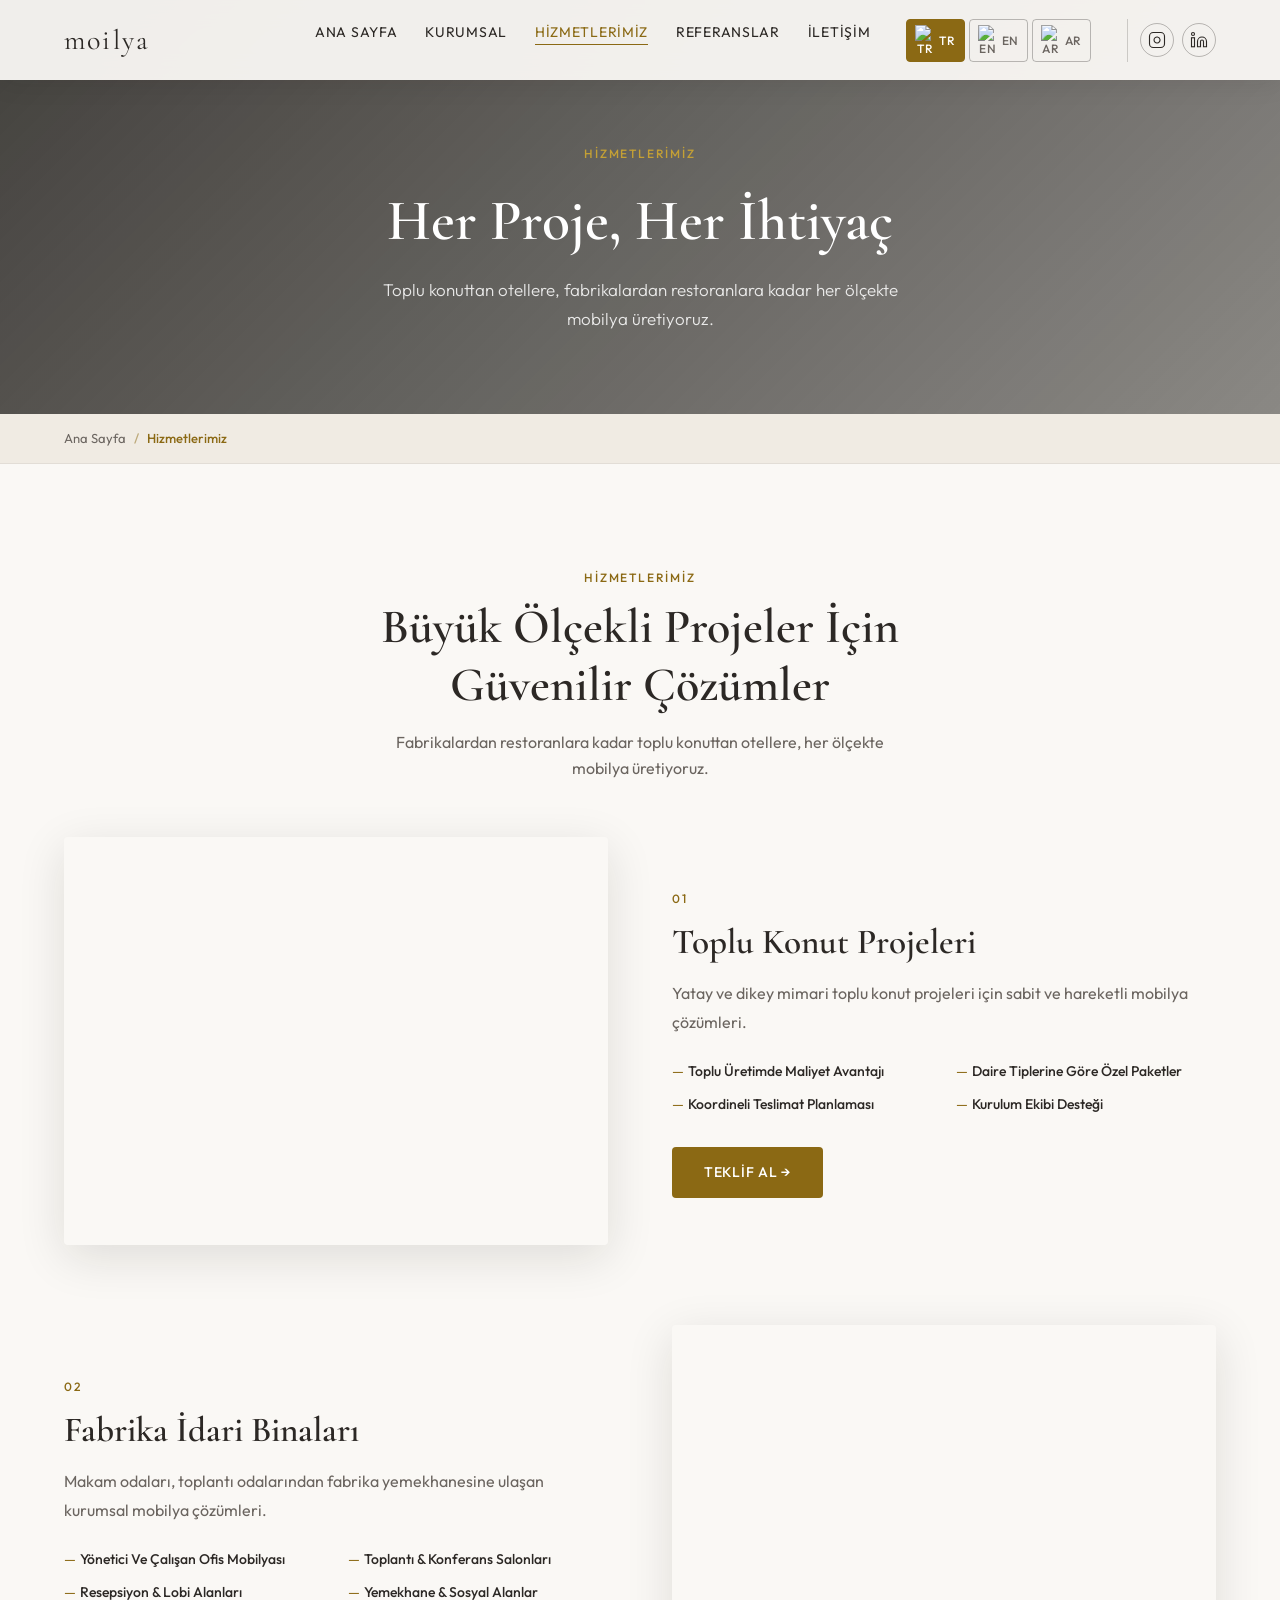
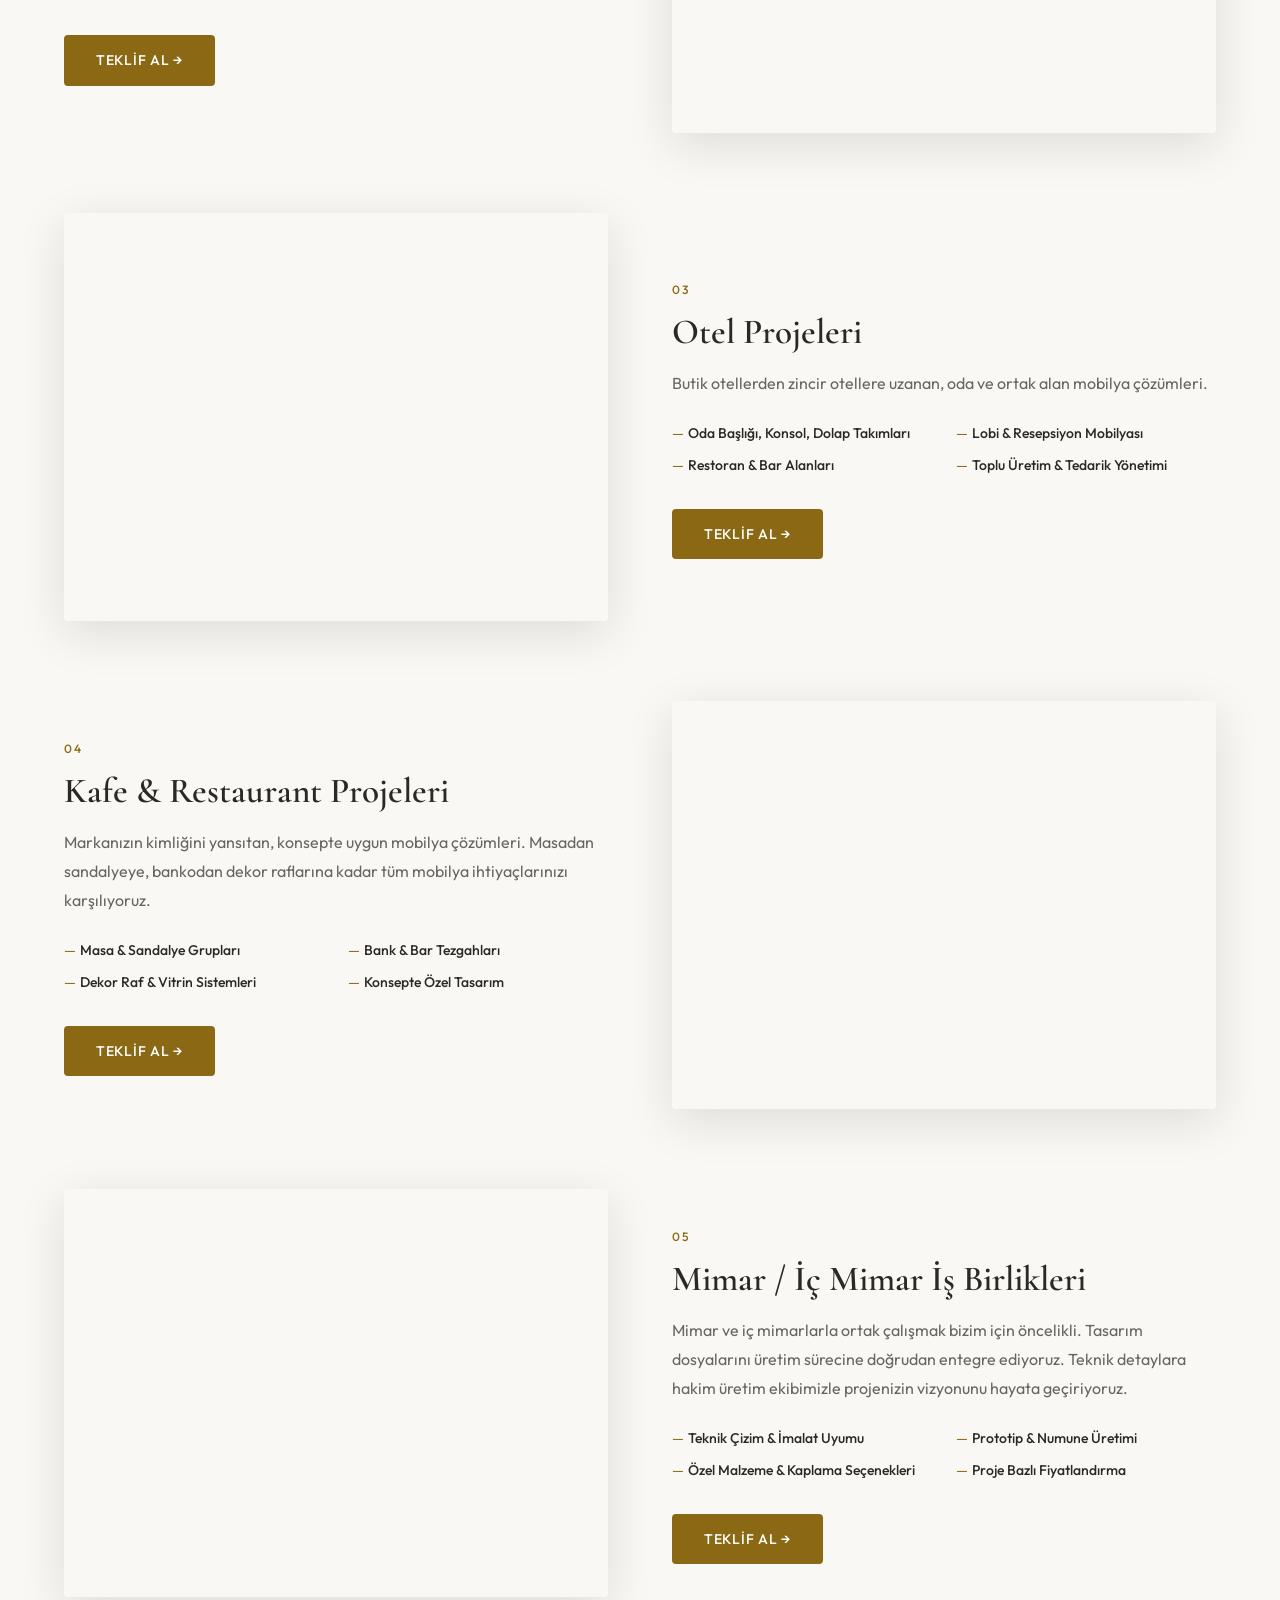
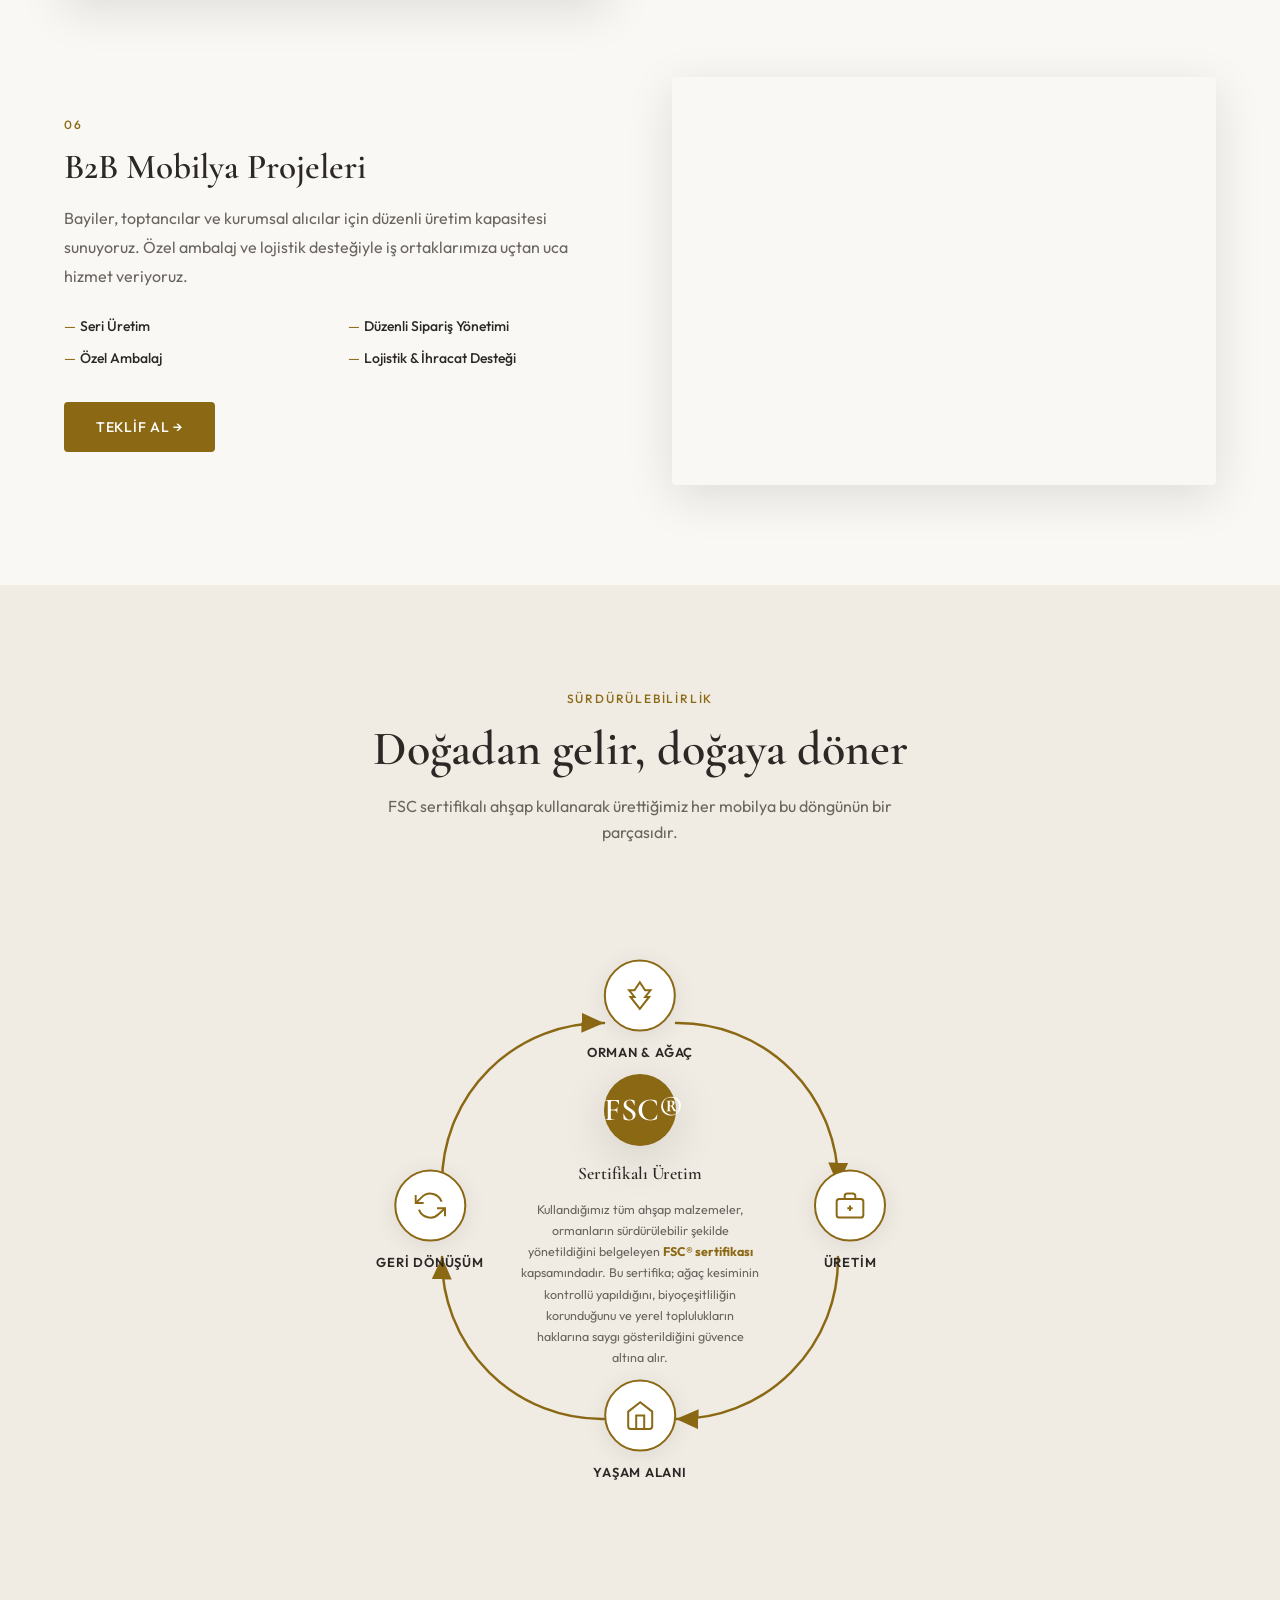
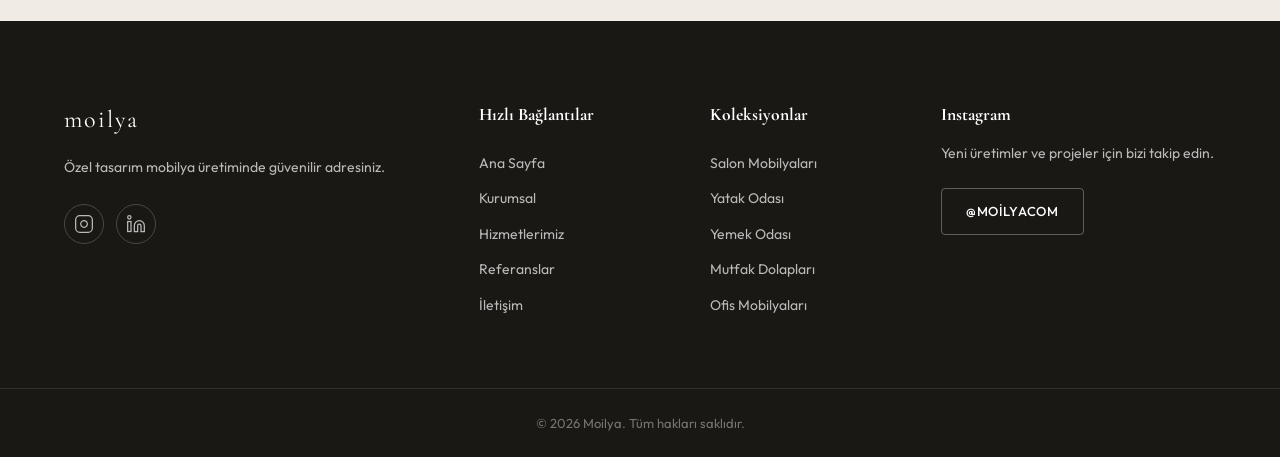
==== commit c9fa856e: "Site revizyonları: Sabit ve hareketli mobilya çözüm ortağı, iletişim bilgileri güncelleme, Instagram" ====
--- a/hizmetlerimiz.html
+++ b/hizmetlerimiz.html
@@ -54,8 +54,8 @@
     <div class="page-hero-bg" style="background-image: linear-gradient(135deg,rgba(26,24,20,.82) 0%,rgba(26,24,20,.5) 100%), url('https://images.unsplash.com/photo-1555041469-a586c61ea9bc?w=1920&q=80');"></div>
     <div class="page-hero-content container">
       <span class="section-tag" data-i18n="nav-services">Hizmetlerimiz</span>
-      <h1 data-i18n="svc-hero-title">Her Oda, Her İhtiyaç</h1>
-      <p data-i18n="svc-hero-desc">Salon takımlarından ofis çözümlerine kadar tüm mobilya ihtiyaçlarınız için buradayız.</p>
+      <h1 data-i18n="svc-hero-title">Her Proje, Her İhtiyaç</h1>
+      <p data-i18n="svc-hero-desc">Toplu konuttan otellere, fabrikalardan restoranlara kadar her ölçekte mobilya üretiyoruz.</p>
     </div>
   </section>
 
@@ -73,8 +73,8 @@
     <div class="container">
       <div class="section-header section-header-center">
         <span class="section-tag">Hizmetlerimiz</span>
-        <h2 class="section-title">Büyük ölçekli projeler için<br>güvenilir çözümler</h2>
-        <p class="section-desc">Toplu konuttan otellere, fabrikalardan restoranlar kadar her ölçekte mobilya üretiyoruz.</p>
+        <h2 class="section-title">Büyük Ölçekli Projeler İçin<br>Güvenilir Çözümler</h2>
+        <p class="section-desc">Fabrikalardan restoranlara kadar toplu konuttan otellere, her ölçekte mobilya üretiyoruz.</p>
       </div>
       <div class="services-list">
 
@@ -83,12 +83,12 @@
           <div class="service-body">
             <span class="section-tag">01</span>
             <h3>Toplu Konut Projeleri</h3>
-            <p>Konut projelerinde tutarlı kalite ve hızlı teslimat bizim uzmanlığımız. Yüzlerce daire için standart ya da özelleştirilmiş mobilya paketleri üretiyoruz. Müteahhitler ve proje geliştiricilerle uzun vadeli iş birliği yapıyoruz.</p>
-            <ul class="service-features">
-              <li>Toplu üretimde maliyet avantajı</li>
-              <li>Daire tiplerine göre özel paketler</li>
-              <li>Koordineli teslimat planlaması</li>
-              <li>Kurulum ekibi desteği</li>
+            <p>Yatay ve dikey mimari toplu konut projeleri için sabit ve hareketli mobilya çözümleri.</p>
+            <ul class="service-features">
+              <li>Toplu Üretimde Maliyet Avantajı</li>
+              <li>Daire Tiplerine Göre Özel Paketler</li>
+              <li>Koordineli Teslimat Planlaması</li>
+              <li>Kurulum Ekibi Desteği</li>
             </ul>
             <a href="iletisim.html" class="btn btn-primary">Teklif Al →</a>
           </div>
@@ -99,12 +99,12 @@
           <div class="service-body">
             <span class="section-tag">02</span>
             <h3>Fabrika İdari Binaları</h3>
-            <p>Üretim tesislerinin idari bölümleri için dayanıklı, fonksiyonel ve temsili mobilya çözümleri sunuyoruz. Yönetim katlarından toplantı salonlarına, resepsiyondan dinlenme alanlarına kadar komple donatım yapıyoruz.</p>
-            <ul class="service-features">
-              <li>Yönetici ve çalışan ofis mobilyası</li>
-              <li>Toplantı &amp; konferans salonları</li>
-              <li>Resepsiyon &amp; lobi alanları</li>
-              <li>Yemekhane &amp; sosyal alanlar</li>
+            <p>Makam odaları, toplantı odalarından fabrika yemekhanesine ulaşan kurumsal mobilya çözümleri.</p>
+            <ul class="service-features">
+              <li>Yönetici Ve Çalışan Ofis Mobilyası</li>
+              <li>Toplantı &amp; Konferans Salonları</li>
+              <li>Resepsiyon &amp; Lobi Alanları</li>
+              <li>Yemekhane &amp; Sosyal Alanlar</li>
             </ul>
             <a href="iletisim.html" class="btn btn-primary">Teklif Al →</a>
           </div>
@@ -115,12 +115,12 @@
           <div class="service-body">
             <span class="section-tag">03</span>
             <h3>Otel Projeleri</h3>
-            <p>Butik otellerden zincir otellere, her ölçekte otel odası ve ortak alan mobilyası üretiyoruz. Estetik, dayanıklılık ve misafir konforu bir arada — otel konseptinize uygun özel tasarımlar hayata geçiriyoruz.</p>
-            <ul class="service-features">
-              <li>Oda başlığı, konsol, dolap takımları</li>
-              <li>Lobi &amp; resepsiyon mobilyası</li>
-              <li>Restoran &amp; bar alanları</li>
-              <li>Toplu üretim &amp; tedarik yönetimi</li>
+            <p>Butik otellerden zincir otellere uzanan, oda ve ortak alan mobilya çözümleri.</p>
+            <ul class="service-features">
+              <li>Oda Başlığı, Konsol, Dolap Takımları</li>
+              <li>Lobi &amp; Resepsiyon Mobilyası</li>
+              <li>Restoran &amp; Bar Alanları</li>
+              <li>Toplu Üretim &amp; Tedarik Yönetimi</li>
             </ul>
             <a href="iletisim.html" class="btn btn-primary">Teklif Al →</a>
           </div>
@@ -131,12 +131,12 @@
           <div class="service-body">
             <span class="section-tag">04</span>
             <h3>Kafe &amp; Restaurant Projeleri</h3>
-            <p>Markanızın kimliğini yansıtan, misafirlerin tekrar gelmek isteyeceği atmosferler yaratıyoruz. Masadan sandalyeye, bankodan dekor raflarına kadar tüm mobilya ihtiyaçlarınızı karşılıyoruz.</p>
-            <ul class="service-features">
-              <li>Masa &amp; sandalye grupları</li>
-              <li>Banka &amp; bar tezgahları</li>
-              <li>Dekor raf &amp; vitrin sistemleri</li>
-              <li>Konsepte özel tasarım</li>
+            <p>Markanızın kimliğini yansıtan, konsepte uygun mobilya çözümleri. Masadan sandalyeye, bankodan dekor raflarına kadar tüm mobilya ihtiyaçlarınızı karşılıyoruz.</p>
+            <ul class="service-features">
+              <li>Masa &amp; Sandalye Grupları</li>
+              <li>Bank &amp; Bar Tezgahları</li>
+              <li>Dekor Raf &amp; Vitrin Sistemleri</li>
+              <li>Konsepte Özel Tasarım</li>
             </ul>
             <a href="iletisim.html" class="btn btn-primary">Teklif Al →</a>
           </div>
@@ -147,12 +147,12 @@
           <div class="service-body">
             <span class="section-tag">05</span>
             <h3>Mimar / İç Mimar İş Birlikleri</h3>
-            <p>Mimar ve iç mimarlarla ortak çalışmak bizim için öncelikli. Tasarım dosyalarını üretim sürecine doğrudan entegre ediyoruz. Teknik detaylara hakim üretim ekibimizle projenizin vizyonunu aynen hayata geçiriyoruz.</p>
-            <ul class="service-features">
-              <li>Teknik çizim &amp; imalat uyumu</li>
-              <li>Prototip &amp; numune üretimi</li>
-              <li>Özel malzeme &amp; kaplama seçenekleri</li>
-              <li>Proje bazlı fiyatlandırma</li>
+            <p>Mimar ve iç mimarlarla ortak çalışmak bizim için öncelikli. Tasarım dosyalarını üretim sürecine doğrudan entegre ediyoruz. Teknik detaylara hakim üretim ekibimizle projenizin vizyonunu hayata geçiriyoruz.</p>
+            <ul class="service-features">
+              <li>Teknik Çizim &amp; İmalat Uyumu</li>
+              <li>Prototip &amp; Numune Üretimi</li>
+              <li>Özel Malzeme &amp; Kaplama Seçenekleri</li>
+              <li>Proje Bazlı Fiyatlandırma</li>
             </ul>
             <a href="iletisim.html" class="btn btn-primary">Teklif Al →</a>
           </div>
@@ -163,12 +163,12 @@
           <div class="service-body">
             <span class="section-tag">06</span>
             <h3>B2B Mobilya Projeleri</h3>
-            <p>Bayiler, toptancılar ve kurumsal alıcılar için düzenli üretim kapasitesi sunuyoruz. Marka etiketleme, özel ambalaj ve lojistik desteğiyle iş ortaklarımıza uçtan uca hizmet veriyoruz.</p>
-            <ul class="service-features">
-              <li>Fason &amp; OEM üretim</li>
-              <li>Düzenli sipariş yönetimi</li>
-              <li>Özel ambalaj &amp; etiketleme</li>
-              <li>Lojistik &amp; ihracat desteği</li>
+            <p>Bayiler, toptancılar ve kurumsal alıcılar için düzenli üretim kapasitesi sunuyoruz. Özel ambalaj ve lojistik desteğiyle iş ortaklarımıza uçtan uca hizmet veriyoruz.</p>
+            <ul class="service-features">
+              <li>Seri Üretim</li>
+              <li>Düzenli Sipariş Yönetimi</li>
+              <li>Özel Ambalaj</li>
+              <li>Lojistik &amp; İhracat Desteği</li>
             </ul>
             <a href="iletisim.html" class="btn btn-primary">Teklif Al →</a>
           </div>
--- a/styles.css
+++ b/styles.css
@@ -1381,6 +1381,9 @@
   align-items: center;
   font-size: 13px;
   color: var(--color-text-light);
+  list-style: none;
+  padding: 0;
+  margin: 0;
 }
 
 .breadcrumb ol li + li::before {
